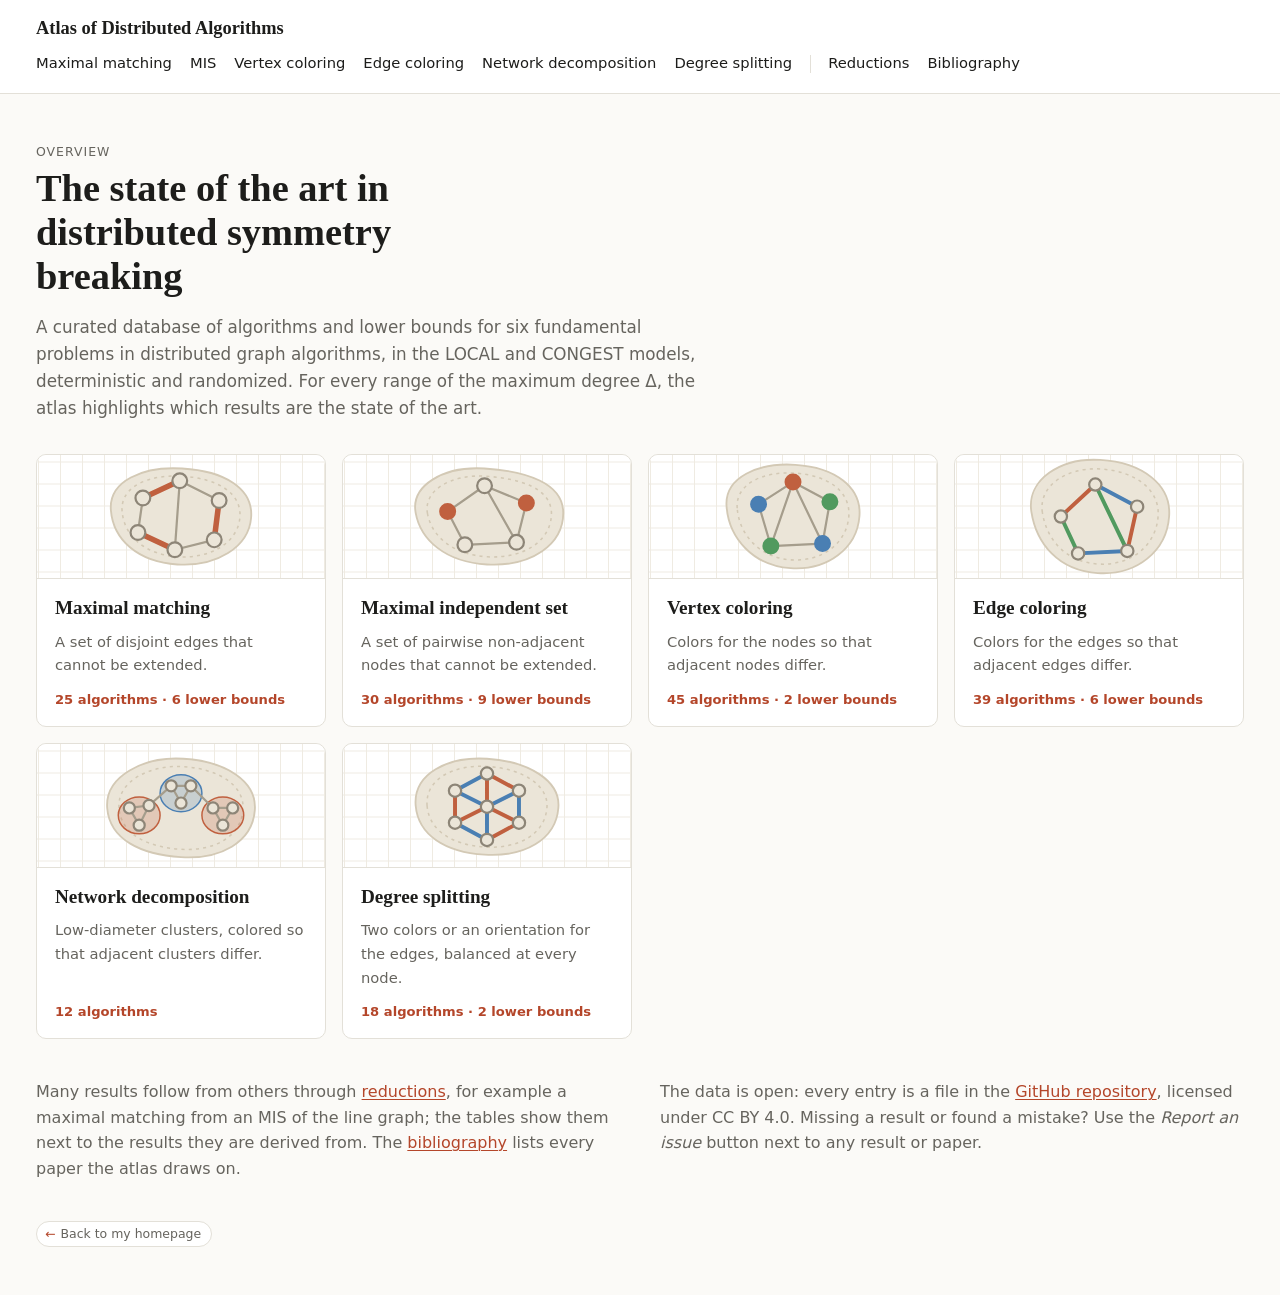
==== site/index.html @ 4f52404a "BCDO25 lower bound" ====
<!doctype html>
<html lang="en">
<head>
  <meta charset="utf-8">
  <meta name="viewport" content="width=device-width, initial-scale=1">
  <title>Atlas of Distributed Algorithms</title>
  <link rel="stylesheet" href="style.css?v=ee85c21911">
  <link rel="icon" href="favicon.svg?v=e57b830f71" type="image/svg+xml">
</head>
<body>
  <header class="site-header">
    <div class="wrap header-inner">
      <a class="brand" href="index.html">Atlas of Distributed Algorithms</a>
      <nav class="problem-nav" aria-label="Problems">
        <a href="maximal-matching.html">Maximal matching</a>
        <a href="mis.html">MIS</a>
        <a href="vertex-coloring.html">Vertex coloring</a>
        <a href="edge-coloring.html">Edge coloring</a>
        <a href="network-decomposition.html">Network decomposition</a>
        <a href="degree-splitting.html">Degree splitting</a>
        <a class="nav-secondary" href="reductions.html">Reductions</a>
        <a href="bibliography.html">Bibliography</a>
      </nav>
    </div>
  </header>

  <main class="wrap landing">
    <p class="eyebrow">Overview</p>
    <h1>The state of the art in distributed symmetry breaking</h1>
    <p class="lede">
      A curated database of algorithms and lower bounds for six fundamental problems in distributed graph
      algorithms, in the LOCAL and CONGEST models, deterministic and randomized. For every range of the
      maximum degree Δ, the atlas highlights which results are the state of the art.
    </p>

    <div class="problem-cards">
      <a class="problem-card" href="maximal-matching.html">
        <!-- Maximal matching: the thick edges; every node is matched, so no edge can be added. -->
        <svg class="card-map" viewBox="145 105 140 100" aria-hidden="true" focusable="false">
          <path id="isl-mm" class="map-land" d="M158 150 C156 126 184 114 216 116 C250 118 274 132 272 156 C270 180 244 196 212 194 C180 192 160 174 158 150 Z"/>
          <use class="map-shore" href="#isl-mm" transform="translate(215 155) scale(.84) translate(-215 -155)"/>
          <g class="map-graph">
            <path class="edge" d="M214 126 L246 142 M242 174 L210 182 M180 168 L184 140 M214 126 L210 182"/>
            <path class="edge matched" d="M184 140 L214 126 M246 142 L242 174 M210 182 L180 168"/>
            <circle class="node" cx="184" cy="140" r="6"/><circle class="node" cx="214" cy="126" r="6"/>
            <circle class="node" cx="246" cy="142" r="6"/><circle class="node" cx="242" cy="174" r="6"/>
            <circle class="node" cx="210" cy="182" r="6"/><circle class="node" cx="180" cy="168" r="6"/>
          </g>
        </svg>
        <span class="card-title">Maximal matching</span>
        <span class="card-desc">A set of disjoint edges that cannot be extended.</span>
        <span class="card-count" data-count="maximal-matching"></span>
      </a>
      <a class="problem-card" href="mis.html">
        <!-- MIS: the filled nodes are independent, and every other node has a filled neighbor. -->
        <svg class="card-map" viewBox="10 99 140 100" aria-hidden="true" focusable="false">
          <path id="isl-mis" class="map-land" d="M22 146 C18 124 44 108 78 110 C112 112 142 122 142 146 C142 172 116 190 80 188 C46 186 26 168 22 146 Z"/>
          <use class="map-shore" href="#isl-mis" transform="translate(82 149) scale(.84) translate(-82 -149)"/>
          <g class="map-graph">
            <path class="edge" d="M48 145 L78 124 L112 138 L104 170 L62 172 Z M78 124 L104 170"/>
            <circle class="node in-set" cx="48" cy="145" r="6"/><circle class="node" cx="78" cy="124" r="6"/>
            <circle class="node in-set" cx="112" cy="138" r="6"/><circle class="node" cx="104" cy="170" r="6"/>
            <circle class="node" cx="62" cy="172" r="6"/>
          </g>
        </svg>
        <span class="card-title">Maximal independent set</span>
        <span class="card-desc">A set of pairwise non-adjacent nodes that cannot be extended.</span>
        <span class="card-count" data-count="mis"></span>
      </a>
      <a class="problem-card" href="vertex-coloring.html">
        <!-- Vertex coloring: adjacent nodes get different colors. -->
        <svg class="card-map" viewBox="284 90 140 100" aria-hidden="true" focusable="false">
          <path id="isl-vc" class="map-land" d="M300 132 C298 108 326 96 356 98 C388 100 410 116 408 140 C406 166 382 184 352 182 C322 180 302 158 300 132 Z"/>
          <use class="map-shore" href="#isl-vc" transform="translate(354 140) scale(.84) translate(-354 -140)"/>
          <g class="map-graph">
            <path class="edge" d="M326 130 L354 112 L384 128 L378 162 L336 164 Z M354 112 L336 164 M354 112 L378 162"/>
            <circle class="node c1" cx="354" cy="112" r="6"/><circle class="node c2" cx="326" cy="130" r="6"/>
            <circle class="node c3" cx="384" cy="128" r="6"/><circle class="node c2" cx="378" cy="162" r="6"/>
            <circle class="node c3" cx="336" cy="164" r="6"/>
          </g>
        </svg>
        <span class="card-title">Vertex coloring</span>
        <span class="card-desc">Colors for the nodes so that adjacent nodes differ.</span>
        <span class="card-count" data-count="vertex-coloring"></span>
      </a>
      <a class="problem-card" href="edge-coloring.html">
        <!-- Edge coloring: edges at a common node get different colors. -->
        <svg class="card-map" viewBox="413 54 140 100" aria-hidden="true" focusable="false">
          <path id="isl-ec" class="map-land" d="M428 100 C424 74 452 56 484 58 C518 60 542 78 540 104 C538 132 514 152 482 150 C450 148 432 126 428 100 Z"/>
          <use class="map-shore" href="#isl-ec" transform="translate(484 104) scale(.84) translate(-484 -104)"/>
          <g class="map-graph">
            <path class="edge e1" d="M452 104 L480 78 M514 96 L506 132"/>
            <path class="edge e2" d="M480 78 L514 96 M506 132 L466 134"/>
            <path class="edge e3" d="M466 134 L452 104 M480 78 L506 132"/>
            <circle class="node" cx="452" cy="104" r="5"/><circle class="node" cx="480" cy="78" r="5"/>
            <circle class="node" cx="514" cy="96" r="5"/><circle class="node" cx="506" cy="132" r="5"/>
            <circle class="node" cx="466" cy="134" r="5"/>
          </g>
        </svg>
        <span class="card-title">Edge coloring</span>
        <span class="card-desc">Colors for the edges so that adjacent edges differ.</span>
        <span class="card-count" data-count="edge-coloring"></span>
      </a>
      <a class="problem-card" href="network-decomposition.html">
        <!-- Network decomposition: three small clusters; adjacent clusters get different colors. -->
        <svg class="card-map" viewBox="0 0 140 100" aria-hidden="true" focusable="false">
          <path id="isl-nd" class="map-land" d="M10 52 C8 26 40 10 72 12 C106 14 132 30 130 54 C128 80 102 94 70 92 C38 90 12 78 10 52 Z"/>
          <use class="map-shore" href="#isl-nd" transform="translate(70 52) scale(.84) translate(-70 -52)"/>
          <g class="map-graph">
            <ellipse class="cluster c1" cx="36" cy="58" rx="17" ry="15"/>
            <ellipse class="cluster c2" cx="70" cy="40" rx="17" ry="15"/>
            <ellipse class="cluster c1" cx="104" cy="58" rx="17" ry="15"/>
            <path class="edge" d="M28 52 L44 50 L36 66 Z M62 34 L78 34 L70 48 Z M96 52 L112 52 L104 66 Z M44 50 L62 34 M78 34 L96 52"/>
            <circle class="node" cx="28" cy="52" r="4.5"/><circle class="node" cx="44" cy="50" r="4.5"/><circle class="node" cx="36" cy="66" r="4.5"/>
            <circle class="node" cx="62" cy="34" r="4.5"/><circle class="node" cx="78" cy="34" r="4.5"/><circle class="node" cx="70" cy="48" r="4.5"/>
            <circle class="node" cx="96" cy="52" r="4.5"/><circle class="node" cx="112" cy="52" r="4.5"/><circle class="node" cx="104" cy="66" r="4.5"/>
          </g>
        </svg>
        <span class="card-title">Network decomposition</span>
        <span class="card-desc">Low-diameter clusters, colored so that adjacent clusters differ.</span>
        <span class="card-count" data-count="network-decomposition"></span>
      </a>
      <a class="problem-card" href="degree-splitting.html">
        <!-- Degree splitting: red and blue edges, balanced at every node. -->
        <svg class="card-map" viewBox="560 100 140 100" aria-hidden="true" focusable="false">
          <path id="isl-ds" class="map-land" d="M572 150 C570 124 598 110 630 112 C664 114 690 130 688 152 C686 178 660 192 628 190 C596 188 574 174 572 150 Z"/>
          <use class="map-shore" href="#isl-ds" transform="translate(630 151) scale(.84) translate(-630 -151)"/>
          <g class="map-graph">
            <path class="edge e1" d="M630 124 L656 138 M656 164 L630 178 M604 164 L604 138 M630 151 L630 124 M630 151 L656 164 M630 151 L604 164"/>
            <path class="edge e2" d="M656 138 L656 164 M630 178 L604 164 M604 138 L630 124 M630 151 L656 138 M630 151 L630 178 M630 151 L604 138"/>
            <circle class="node" cx="630" cy="151" r="5"/>
            <circle class="node" cx="630" cy="124" r="5"/><circle class="node" cx="656" cy="138" r="5"/>
            <circle class="node" cx="656" cy="164" r="5"/><circle class="node" cx="630" cy="178" r="5"/>
            <circle class="node" cx="604" cy="164" r="5"/><circle class="node" cx="604" cy="138" r="5"/>
          </g>
        </svg>
        <span class="card-title">Degree splitting</span>
        <span class="card-desc">Two colors or an orientation for the edges, balanced at every node.</span>
        <span class="card-count" data-count="degree-splitting"></span>
      </a>
    </div>

    <div class="landing-more">
      <p>
        Many results follow from others through <a href="reductions.html">reductions</a>, for example a maximal
        matching from an MIS of the line graph; the tables show them next to the results they are derived from.
        The <a href="bibliography.html">bibliography</a> lists every paper the atlas draws on.
      </p>
      <p>
        The data is open: every entry is a file in the
        <a href="https://github.com/florian-schager/atlas">GitHub repository</a>, licensed under CC BY 4.0.
        Missing a result or found a mistake? Use the <em>Report an issue</em> button next to any result or paper.
      </p>
    </div>

    <a class="home-link" href="https://florian-schager.github.io/">
      <span class="home-arrow" aria-hidden="true">←</span> Back to my homepage
    </a>
  </main>

  <script src="data.js?v=25a1451b6e"></script>
  <script src="app.js?v=aae136db03"></script>
</body>
</html>
---- site/style.css ----
:root {
  --bg: #fbfaf7;
  --surface: #ffffff;
  --text: #1d1d1b;
  --muted: #66645e;
  --border: #e3e0d8;
  --accent: #b4462a;
  --accent-soft: #f6e4dd;
  --edge: #b9b5ab;
  --node: #3a3935;
  --color-1: #b4462a;
  --color-2: #2f6aa3;
  --color-3: #3f8a4f;
  --chip-det: #e6edf5;
  --chip-det-text: #284a6e;
  --chip-rand: #efe7f4;
  --chip-rand-text: #5b3474;
  --row-hover: #f5f3ee;
  --best-bg: #fbf1ec;
  --best-bg-hover: #f7e8e1;
  --warn-bg: #fcefd2;
  --warn-bg-hover: #f8e2b0;
  --warn-text: #7f5200;
  --warn-border: #dcae52;
  --add-bg: #e2f1e1;
  --add-bg-hover: #cfe7cd;
  --add-text: #2b6a38;
  --add-border: #78b282;
  --serif: "Iowan Old Style", "Palatino Linotype", Palatino, Georgia, serif;
  --sans: system-ui, -apple-system, "Segoe UI", Roboto, sans-serif;
  /* Island figures on the landing page, matching the map on florian-schager.github.io. */
  --map-land: #ebe5d8;
  --map-coast: #d3c9b5;
  --map-line: #efebe2;
  --map-edge: #a59d8c;
  --map-node: #8d8577;
  --map-c1: #c0603f;
  --map-c2: #4a7fb3;
  --map-c3: #519a5f;
}

@media (prefers-color-scheme: dark) {
  :root:not([data-theme="light"]) {
    --bg: #161614;
    --surface: #1e1e1b;
    --text: #ecebe6;
    --muted: #a19f97;
    --border: #34332f;
    --accent: #e57a5c;
    --accent-soft: #3a2620;
    --edge: #5b5952;
    --node: #d9d7d0;
    --color-1: #e57a5c;
    --color-2: #6aa6e0;
    --color-3: #74c085;
    --chip-det: #1f2c3a;
    --chip-det-text: #a9c6e6;
    --chip-rand: #2c2234;
    --chip-rand-text: #d2b4e6;
    --row-hover: #24241f;
    --best-bg: #2a201c;
    --best-bg-hover: #322620;
    --warn-bg: #362a12;
    --warn-bg-hover: #45361a;
    --warn-text: #f1c66e;
    --warn-border: #8d6c2b;
    --add-bg: #1b2b1e;
    --add-bg-hover: #243a28;
    --add-text: #8fd09c;
    --add-border: #3f6d49;
    --map-land: #262521;
    --map-coast: #3c3a34;
    --map-line: #252421;
    --map-edge: #5f5b52;
    --map-node: #77736a;
    --map-c1: #c96d50;
    --map-c2: #5b8fc2;
    --map-c3: #62a873;
  }
}

* { box-sizing: border-box; }

html { -webkit-text-size-adjust: 100%; }

body {
  margin: 0;
  background: var(--bg);
  color: var(--text);
  font: 16px/1.6 var(--sans);
}

a { color: var(--accent); text-decoration-thickness: 1px; text-underline-offset: 2px; }

.wrap { max-width: 1240px; margin: 0 auto; padding: 0 16px; }

/* Header */
.site-header { border-bottom: 1px solid var(--border); background: var(--surface); }
.header-inner { display: flex; flex-wrap: wrap; align-items: center; justify-content: space-between; gap: 8px 24px; padding-top: 14px; padding-bottom: 14px; }
.brand { font-family: var(--serif); font-size: 1.15rem; font-weight: 600; color: var(--text); text-decoration: none; }
.problem-nav { display: flex; flex-wrap: wrap; gap: 4px 18px; font-size: 0.92rem; }
.problem-nav a { color: var(--text); text-decoration: none; padding-bottom: 2px; border-bottom: 2px solid transparent; }
.problem-nav a.active { border-bottom-color: var(--accent); font-weight: 600; }
.problem-nav .soon { color: var(--muted); opacity: 0.7; cursor: default; }

/* Problem section */
.problem {
  display: grid;
  grid-template-columns: minmax(0, 1.1fr) minmax(0, 1fr);
  gap: 40px;
  align-items: center;
  padding: 48px 0 40px;
}
.eyebrow { margin: 0 0 4px; font-size: 0.78rem; letter-spacing: 0.08em; text-transform: uppercase; color: var(--muted); }
h1 { font-family: var(--serif); font-weight: 600; font-size: 2.4rem; line-height: 1.15; margin: 0 0 16px; }
.problem-text p { max-width: 62ch; margin: 0 0 14px; }
.problem-text .params { color: var(--muted); font-size: 0.95rem; }

.illustration { margin: 0; background: var(--surface); border: 1px solid var(--border); border-radius: 10px; padding: 16px 16px 12px; }
.illustration svg { display: block; width: 100%; height: auto; }
.illustration .edges line { stroke: var(--edge); stroke-width: 2; }
.illustration .matched-edges line { stroke: var(--accent); stroke-width: 5; stroke-linecap: round; }
.illustration .nodes circle { fill: var(--node); stroke: var(--surface); stroke-width: 2.5; }
.illustration .nodes circle.free { fill: var(--surface); stroke: var(--node); stroke-width: 2.5; }
.illustration .nodes circle.in-set { fill: var(--accent); stroke: var(--surface); stroke-width: 2.5; }
figcaption { display: flex; flex-wrap: wrap; gap: 6px 16px; margin-top: 10px; font-size: 0.86rem; color: var(--muted); }
.key { display: inline-flex; align-items: center; gap: 6px; color: var(--text); }
.swatch { display: inline-block; }
.swatch-edge { width: 18px; height: 5px; border-radius: 3px; background: var(--accent); }
.swatch-free { width: 12px; height: 12px; border-radius: 50%; border: 2.5px solid var(--node); background: var(--surface); }
.swatch-set { width: 14px; height: 14px; border-radius: 50%; background: var(--accent); }
.caption-text { flex-basis: 100%; }

/* Bibliography */
/* Separator before the secondary links, drawn outside the link so the active underline stays under the text. */
.problem-nav .nav-secondary { position: relative; margin-left: 18px; }
.problem-nav .nav-secondary::before {
  content: ""; position: absolute; left: -18px; top: 15%; bottom: 15%; border-left: 1px solid var(--border);
}
.bibliography { padding-top: 48px; padding-bottom: 64px; }
.bib-head { display: flex; align-items: flex-end; justify-content: space-between; gap: 16px; flex-wrap: wrap; margin-bottom: 8px; }
.bib-head .lede { margin-bottom: 0; }
.toggle-all {
  font: inherit; font-size: 0.9rem; color: var(--text); background: var(--surface);
  border: 1px solid var(--border); border-radius: 8px; padding: 6px 12px; cursor: pointer;
}
.toggle-all:hover { border-color: var(--accent); }
.toggle-all:focus-visible { outline: 2px solid var(--accent); outline-offset: 2px; }
.bib-list { list-style: none; margin: 24px 0 0; padding: 0; }
.bib-entry {
  display: grid; grid-template-columns: 9.5rem minmax(0, 1fr); gap: 4px 20px;
  padding: 18px 0; border-top: 1px solid var(--border); scroll-margin-top: 16px;
}
.bib-entry:last-child { border-bottom: 1px solid var(--border); }
.bib-entry.is-target .bib-label { color: var(--accent); }
.bib-label { font-weight: 600; font-size: 0.92rem; padding-top: 2px; }
.bib-body p { margin: 0; }
.bib-authors { font-size: 0.92rem; color: var(--muted); }
.bib-title { font-family: var(--serif); font-size: 1.1rem; font-weight: 600; line-height: 1.35; margin: 2px 0 4px !important; }
.bib-title a { color: var(--text); text-decoration: none; }
.bib-title a:hover { color: var(--accent); text-decoration: underline; }
.bib-venues { font-size: 0.86rem; color: var(--muted); }
.bib-alt-title { font-style: italic; }
.bib-public { font-weight: 600; white-space: nowrap; }

.bib-results { margin-top: 10px; }
.bib-results summary {
  display: inline-flex; align-items: center; gap: 10px; cursor: pointer; list-style: none;
  font-size: 0.86rem; font-weight: 600; color: var(--accent);
  padding: 4px 10px; border: 1px solid var(--border); border-radius: 999px; background: var(--surface);
}
.bib-results summary::-webkit-details-marker { display: none; }
.bib-results summary:hover { border-color: var(--accent); }
.bib-results summary:focus-visible { outline: 2px solid var(--accent); outline-offset: 2px; }
.bib-results summary .chevron { width: 6px; height: 6px; margin-left: 0; border-color: var(--accent); }
.bib-results[open] summary .chevron { transform: rotate(-135deg); }
.bib-results ul { list-style: none; margin: 10px 0 0; padding: 0; border: 1px solid var(--border); border-radius: 10px; background: var(--surface); }
.bib-result {
  display: grid; grid-template-columns: 7.5rem 9rem minmax(0, 1.4fr) auto minmax(0, 1fr); align-items: center; gap: 4px 16px;
  padding: 10px 14px; border-top: 1px solid var(--border); font-size: 0.9rem;
}
.bib-result:first-child { border-top: 0; }
.bib-result-kind { color: var(--muted); font-size: 0.84rem; white-space: nowrap; }
.bib-result-problem { font-weight: 600; }
.bib-result-runtime { position: relative; overflow-x: auto; overflow-y: hidden; padding: 2px 0; }
.bib-result-model { white-space: nowrap; }
.bib-result-meta { color: var(--muted); font-size: 0.84rem; }

@media (max-width: 720px) {
  .bib-entry { grid-template-columns: minmax(0, 1fr); }
  .bib-result { grid-template-columns: minmax(0, 1fr) auto; }
  .bib-result-kind, .bib-result-runtime, .bib-result-meta { grid-column: 1 / -1; }
  .bib-result-model { grid-row: 2; grid-column: 2; }
  .problem-nav .nav-secondary { margin-left: 0; }
  .problem-nav .nav-secondary::before { display: none; }
}

/* Landing page */
.landing { padding-top: 48px; padding-bottom: 48px; }
/* Small pill at the very end of the landing page. */
.home-link {
  margin-top: 40px;
  display: inline-flex; align-items: center; gap: 5px; padding: 2px 10px 2px 8px;
  background: var(--surface); border: 1px solid var(--border); border-radius: 999px;
  color: var(--muted); font-size: 0.78rem; text-decoration: none; transition: border-color 0.15s ease, color 0.15s ease;
}
.home-arrow { color: var(--accent); transition: transform 0.2s ease; }
.home-link:hover { border-color: var(--accent); color: var(--accent); }
.home-link:hover .home-arrow { transform: translateX(-3px); }
.home-link:focus-visible { outline: 2px solid var(--accent); outline-offset: 2px; }
@media (prefers-reduced-motion: reduce) { .home-arrow { transition: none; } }
.landing h1 { max-width: 22ch; }
.lede { max-width: 62ch; color: var(--muted); font-size: 1.05rem; margin: 0 0 32px; }
.problem-cards { display: grid; grid-template-columns: repeat(auto-fill, minmax(240px, 1fr)); gap: 16px; }
.problem-card {
  display: flex; flex-direction: column; gap: 6px; padding: 18px 18px 16px;
  background: var(--surface); border: 1px solid var(--border); border-radius: 10px;
  color: var(--text); text-decoration: none; transition: border-color 0.15s ease;
}
a.problem-card:hover { border-color: var(--accent); }
a.problem-card:focus-visible { outline: 2px solid var(--accent); outline-offset: 2px; }
.problem-card.soon { opacity: 0.6; }
.card-title { font-family: var(--serif); font-size: 1.2rem; font-weight: 600; }
.card-desc { color: var(--muted); font-size: 0.92rem; flex: 1; }
.card-count { font-size: 0.82rem; font-weight: 600; color: var(--accent); margin-top: 6px; }
.problem-card.soon .card-count { color: var(--muted); }

/* Island figure at the top of each problem card, on a faint map grid. */
.card-map {
  display: block; width: calc(100% + 36px); height: 124px; margin: -18px -18px 8px;
  border-bottom: 1px solid var(--border); border-radius: 10px 10px 0 0;
  background-color: var(--surface);
  background-image: linear-gradient(to right, var(--map-line) 1px, transparent 1px),
                    linear-gradient(to bottom, var(--map-line) 1px, transparent 1px);
  background-size: 22px 22px; background-position: center;
}
.card-map .map-land { fill: var(--map-land); stroke: var(--map-coast); stroke-width: 1.5; transition: stroke 0.15s ease; }
.card-map .map-shore { fill: none; stroke: var(--map-coast); stroke-width: 1; stroke-dasharray: 3 4; }
a.problem-card:hover .card-map .map-land { stroke: var(--accent); }
.map-graph .edge { fill: none; stroke: var(--map-edge); stroke-width: 1.8; stroke-linecap: round; stroke-linejoin: round; }
.map-graph .edge.matched { stroke: var(--map-c1); stroke-width: 4.5; }
.map-graph .edge.e1 { stroke: var(--map-c1); stroke-width: 3.2; }
.map-graph .edge.e2 { stroke: var(--map-c2); stroke-width: 3.2; }
.map-graph .edge.e3 { stroke: var(--map-c3); stroke-width: 3.2; }
.map-graph .node { fill: var(--map-land); stroke: var(--map-node); stroke-width: 1.8; }
.map-graph .node.in-set, .map-graph .node.c1 { fill: var(--map-c1); stroke: var(--map-c1); }
.map-graph .node.c2 { fill: var(--map-c2); stroke: var(--map-c2); }
.map-graph .node.c3 { fill: var(--map-c3); stroke: var(--map-c3); }
.map-graph .cluster { stroke-width: 1.2; }
.map-graph .cluster.c1 { fill: color-mix(in srgb, var(--map-c1) 22%, transparent); stroke: var(--map-c1); }
.map-graph .cluster.c2 { fill: color-mix(in srgb, var(--map-c2) 22%, transparent); stroke: var(--map-c2); }

.landing-more { display: grid; grid-template-columns: repeat(auto-fit, minmax(280px, 1fr)); gap: 8px 40px; margin-top: 40px; color: var(--muted); }
.landing-more p { margin: 0; max-width: 62ch; }

/* Results */
.results { padding: 8px 0 48px; }
.results-head { display: flex; align-items: baseline; justify-content: space-between; gap: 16px; border-top: 1px solid var(--border); padding-top: 28px; }
h2 { font-family: var(--serif); font-weight: 600; font-size: 1.6rem; margin: 0; }
.count { margin: 0; color: var(--muted); font-size: 0.9rem; }
/* Algorithms / Lower bounds: the two tables of a problem page, in place of a heading */
.bound-tabs { display: flex; gap: 28px; }
.bound-tabs button {
  font: 600 1.6rem var(--serif); color: var(--muted); background: none; border: 0; padding: 0 0 6px;
  border-bottom: 2px solid transparent; cursor: pointer;
}
.bound-tabs button:hover { color: var(--text); }
.bound-tabs button[aria-selected="true"] { color: var(--text); border-bottom-color: var(--accent); }
.bound-tabs button:focus-visible { outline: 2px solid var(--accent); outline-offset: 2px; }
.bound-tabs .pill-count { font-family: var(--sans); font-size: 0.85rem; margin-left: 4px; }

.filters { display: flex; flex-wrap: wrap; gap: 12px 32px; margin: 16px 0 12px; }
.filter-group { display: flex; align-items: center; gap: 10px; flex-wrap: wrap; }
.filter-group[hidden] { display: none; }
.filter-label { font-size: 0.82rem; color: var(--muted); text-transform: uppercase; letter-spacing: 0.06em; }
.segmented { display: inline-flex; border: 1px solid var(--border); border-radius: 8px; overflow: hidden; background: var(--surface); }
.segmented button {
  font: inherit; font-size: 0.9rem; color: var(--text); background: transparent;
  border: 0; border-left: 1px solid var(--border); padding: 6px 12px; cursor: pointer;
}
.segmented button:first-child { border-left: 0; }
.segmented button[aria-pressed="true"] { background: var(--accent-soft); color: var(--accent); font-weight: 600; }
.segmented button:focus-visible, .sort:focus-visible, .checks input:focus-visible { outline: 2px solid var(--accent); outline-offset: 2px; }
/* Graph-class toggles: several can be on at once */
.filter-classes { flex-basis: 100%; }
.pills { display: flex; flex-wrap: wrap; gap: 6px; }
.pills button {
  font: inherit; font-size: 0.88rem; color: var(--text); background: var(--surface);
  border: 1px solid var(--border); border-radius: 999px; padding: 4px 12px; cursor: pointer;
  display: inline-flex; align-items: center; gap: 6px;
}
.pills button:hover { border-color: var(--accent); }
.pills button[aria-pressed="true"] { background: var(--accent-soft); border-color: var(--accent); color: var(--accent); font-weight: 600; }
.pills button[aria-pressed="true"]::before { content: "✓"; font-size: 0.8em; }
.pills button:focus-visible { outline: 2px solid var(--accent); outline-offset: 2px; }
.pill-count { font-size: 0.78rem; color: var(--muted); font-weight: 400; font-variant-numeric: tabular-nums; }
.checks { display: inline-flex; gap: 14px; font-size: 0.92rem; }
.checks label { display: inline-flex; align-items: center; gap: 6px; cursor: pointer; }
.checks input { accent-color: var(--accent); }

/* Filter bar: one toggle per filter; its options open in a popover below it */
.filter-bar { display: flex; flex-wrap: wrap; align-items: center; gap: 8px; margin: 16px 0 12px; }
.filter-bar[hidden] { display: none; }
.filter-item { position: relative; }
.filter-item[hidden] { display: none; }
.filter-toggle {
  display: inline-flex; align-items: center; gap: 8px;
  font: inherit; font-size: 0.9rem; color: var(--text); background: var(--surface);
  border: 1px solid var(--border); border-radius: 8px; padding: 6px 12px; cursor: pointer;
}
.filter-toggle:hover { border-color: var(--accent); }
.filter-toggle[aria-expanded="true"] { border-color: var(--accent); background: var(--accent-soft); }
.filter-toggle:focus-visible { outline: 2px solid var(--accent); outline-offset: 2px; }
.filter-toggle .filter-label { font-size: 0.75rem; }
.filter-toggle .chevron { width: 6px; height: 6px; margin-left: 2px; }
.filter-toggle[aria-expanded="true"] .chevron { transform: rotate(-135deg); }
.filter-value { font-weight: 600; white-space: nowrap; font-variant-numeric: tabular-nums; }
.filter-popover {
  position: absolute; top: calc(100% + 6px); left: 0; z-index: 20;
  background: var(--surface); border: 1px solid var(--border); border-radius: 10px;
  box-shadow: 0 8px 24px rgba(0, 0, 0, 0.18); padding: 12px;
}
.filter-popover[hidden] { display: none; }
.filter-item.is-wide .filter-popover { width: min(600px, calc(100vw - 32px)); }
.filter-popover .timeline { margin: 4px 8px 0; }
.filter-bar .only-best { margin-left: 8px; }

/* Delta regime slider */
.chevron {
  width: 8px; height: 8px; margin-left: auto;
  border-right: 2px solid var(--muted); border-bottom: 2px solid var(--muted);
  transform: rotate(45deg); transition: transform 0.15s ease;
}
#regime-slider { width: 100%; margin: 4px 0 4px; accent-color: var(--accent); }
/* Tick labels sit under their slider stops (the thumb is ~16px wide, hence the 8px inset). */
.regime-ticks { position: relative; height: 30px; margin: 0 8px; }
.regime-ticks button {
  position: absolute; top: 0; left: var(--pos); transform: translateX(-50%);
  font: inherit; font-size: 0.85rem; color: var(--muted); background: none; border: 0;
  padding: 4px 2px; border-radius: 6px; cursor: pointer; white-space: nowrap;
}
.regime-ticks button:first-child { transform: translateX(-8px); }
.regime-ticks button:last-child { transform: translateX(calc(-100% + 8px)); }
.regime-ticks button[aria-pressed="true"] { color: var(--accent); font-weight: 600; }
.regime-ticks button:focus-visible { outline: 2px solid var(--accent); outline-offset: 1px; }
.regime-note { margin: 0 0 14px; font-size: 0.86rem; color: var(--muted); }
.regime-note[hidden] { display: none; }

.table-scroll { position: relative; overflow-x: auto; border: 1px solid var(--border); border-radius: 10px; background: var(--surface); }
.results-table { width: 100%; border-collapse: collapse; font-size: 0.92rem; min-width: 1040px; }
.results-table th {
  text-align: left; font-weight: 600; font-size: 0.78rem; text-transform: uppercase; letter-spacing: 0.06em;
  color: var(--muted); padding: 10px 14px; border-bottom: 1px solid var(--border); white-space: nowrap;
}
.results-table td { padding: 12px 14px; border-bottom: 1px solid var(--border); vertical-align: top; }
.results-table tbody tr:last-child td { border-bottom: 0; }
.results-table tbody tr:hover { background: var(--row-hover); }
.sort { font: inherit; color: inherit; text-transform: inherit; letter-spacing: inherit; background: none; border: 0; padding: 0; cursor: pointer; }
.sort.active { color: var(--text); }
.sort:disabled { cursor: default; opacity: 0.7; }

.results-table tr.is-best td { background: var(--best-bg); }
.results-table tr.is-best td:first-child { box-shadow: inset 3px 0 0 var(--accent); }
.results-table tbody tr.is-best:hover td { background: var(--best-bg-hover); }
.best-badge {
  display: block; width: max-content; margin-top: 6px; font-size: 0.7rem; font-weight: 700;
  letter-spacing: 0.04em; text-transform: uppercase; color: var(--accent);
}
.col-best { white-space: nowrap; font-size: 0.9rem; }
.col-best div + div { margin-top: 4px; }
.col-best .none { color: var(--muted); }
.sub.original { font-size: 0.78rem; }

/* Year: as narrow as its content; the "State of the art" label sits in the runtime column. */
.results-table .col-year { font-variant-numeric: tabular-nums; white-space: nowrap; width: 1%; padding-right: 4px; }
.col-runtime { font-size: 1.02rem; min-width: 13rem; max-width: 18rem; }
/* Long runtimes are set smaller, and may break after a top-level + (KaTeX allows breaks there). */
.runtime { display: inline; }
.runtime-long { font-size: 0.88em; }
.runtime-xlong { font-size: 0.78em; }
.col-model { white-space: nowrap; }
.chip { display: inline-block; font-size: 0.78rem; font-weight: 600; padding: 2px 8px; border-radius: 999px; margin-right: 4px; }
.chip.deterministic { background: var(--chip-det); color: var(--chip-det-text); }
.chip.randomized { background: var(--chip-rand); color: var(--chip-rand-text); }
.chip.model { background: transparent; border: 1px solid var(--border); color: var(--text); font-weight: 500; }
/* "via MIS": the reduction a result is obtained by (see .reduction-chips). */
.chip.via {
  font-weight: 500; color: var(--muted); text-decoration: none; background: transparent; border: 1px dashed var(--edge);
}
a.chip.via:hover { color: var(--accent); border-color: var(--accent); }
a.chip.via:focus-visible { outline: 2px solid var(--accent); outline-offset: 2px; }
.sub { display: block; color: var(--muted); font-size: 0.82rem; margin-top: 2px; }
.col-source a, .col-source .label { font-weight: 600; }
.col-comments { color: var(--muted); min-width: 24ch; max-width: 34ch; }
.empty { color: var(--muted); margin-top: 16px; }

/* Reductions */
.notation { display: grid; grid-template-columns: max-content 1fr; gap: 6px 16px; margin: 0; max-width: 62ch; font-size: 0.95rem; }
.notation dt { white-space: nowrap; }
.notation dd { margin: 0; color: var(--muted); }
.reduction-map .map-node rect { fill: var(--surface); stroke: var(--node); stroke-width: 1.5; }
.reduction-map .map-node text { fill: var(--text); font: 600 16px var(--sans); }
.reduction-map a .map-node:hover rect { stroke: var(--accent); }
.reduction-map .map-arrow .shaft { stroke: var(--edge); stroke-width: 2.5; }
.reduction-map .map-arrow .hit { stroke: transparent; stroke-width: 14; }
.reduction-map .map-arrow:hover .shaft, .reduction-map .map-arrow:focus-visible .shaft { stroke: var(--accent); }
.reduction-map .map-arrow:focus-visible { outline: none; }
.reduction-map marker path { fill: var(--edge); }
.reduction-map .map-label { fill: var(--muted); font: italic 17px var(--serif); }
.reductions-table { min-width: 980px; }
.reductions-table tbody tr { scroll-margin-top: 16px; }
.reductions-table tbody tr:target td { background: var(--best-bg); }
.reductions-table tbody tr:target td:first-child { box-shadow: inset 3px 0 0 var(--accent); }
.col-problem { white-space: nowrap; }
.col-instance { white-space: nowrap; }
.col-technique { min-width: 22ch; max-width: 32ch; }
.technique { font-weight: 600; }
.folklore { color: var(--muted); font-style: italic; }

.site-footer { border-top: 1px solid var(--border); color: var(--muted); font-size: 0.86rem; padding: 18px 0 28px; }

@media (max-width: 720px) {
  .regime-ticks { display: flex; flex-wrap: wrap; gap: 2px 12px; height: auto; margin: 0; }
  .regime-ticks button, .regime-ticks button:first-child, .regime-ticks button:last-child { position: static; transform: none; }
}

@media (max-width: 820px) {
  .problem { grid-template-columns: minmax(0, 1fr); gap: 28px; padding-top: 32px; }
  h1 { font-size: 2rem; }
}

/* Reductions: problem filter and the T column */
.col-with { white-space: nowrap; font-size: 1.02rem; }
.reduction-map .map-arrow { transition: opacity 0.15s ease; }
.reduction-map .map-arrow.is-dim { opacity: 0.18; }

/* Narrow columns: long assumptions wrap, models stack, and the T column gets a two-line header. */
.col-class .assumption { max-width: 18ch; }
.reductions-table .col-model .chip,
.decomp-table .col-model .chip { display: table; margin: 0 0 4px; }
.decomp-table .col-comments { min-width: 16ch; max-width: 24ch; }
.results-table th.th-wrap { white-space: normal; width: 1%; line-height: 1.3; padding-left: 6px; padding-right: 6px; text-align: center; }
.reductions-table .col-with { text-align: center; padding-left: 6px; padding-right: 6px; }

/* Vertex coloring illustration */
.illustration .nodes circle.color-1 { fill: var(--color-1); }
.illustration .nodes circle.color-2 { fill: var(--color-2); }
.illustration .nodes circle.color-3 { fill: var(--color-3); }
.swatch-color { width: 14px; height: 14px; border-radius: 50%; }
.swatch-color.color-1 { background: var(--color-1); }
.swatch-color.color-2 { background: var(--color-2); }
.swatch-color.color-3 { background: var(--color-3); }
#colors-filter .katex { font-size: 1em; }
.col-colors { white-space: nowrap; }
/* Filter options without results under the current settings are hidden. */
.pills button[hidden], .segmented button[hidden] { display: none; }


/* "Only show state of the art" checkbox */
.only-best { display: inline-flex; align-items: center; gap: 8px; font-size: 0.92rem; cursor: pointer; }
.only-best input { accent-color: var(--accent); width: 16px; height: 16px; margin: 0; }
.only-best input:focus-visible { outline: 2px solid var(--accent); outline-offset: 2px; }

/* Edge coloring illustration */
.illustration .colored-edges line { stroke-width: 5; stroke-linecap: round; }
.illustration .colored-edges line.color-1 { stroke: var(--color-1); }
.illustration .colored-edges line.color-2 { stroke: var(--color-2); }
.illustration .colored-edges line.color-3 { stroke: var(--color-3); }
.swatch-edge-color { width: 18px; height: 5px; border-radius: 3px; }
.swatch-edge-color.color-1 { background: var(--color-1); }
.swatch-edge-color.color-2 { background: var(--color-2); }
.swatch-edge-color.color-3 { background: var(--color-3); }

/* Colors filter: the selected option shows its mode, "≤" (at most) or "=" (exactly); clicking it again switches. */
#colors-filter button[data-mode="atmost"]::before { content: "≤"; font-size: 0.95em; }
#colors-filter button[data-mode="exact"]::before { content: "="; font-size: 0.95em; }

/* Bibliography: editing a paper */
.bib-side { display: flex; flex-direction: column; align-items: flex-start; gap: 6px; }
.bib-edit-btn {
  font: inherit; font-size: 0.78rem; color: var(--muted); background: transparent; cursor: pointer;
  border: 1px solid var(--border); border-radius: 6px; padding: 2px 8px;
}
.bib-edit-btn:hover, .bib-edit-btn[aria-expanded="true"] { color: var(--accent); border-color: var(--accent); }
.bib-edit-btn:focus-visible { outline: 2px solid var(--accent); outline-offset: 2px; }
.bib-form {
  margin-top: 12px; padding: 14px 16px; border: 1px solid var(--border); border-radius: 10px;
  background: var(--surface); display: grid; gap: 12px; font-size: 0.9rem;
}
.bib-form input, .bib-form select {
  font: inherit; font-size: 0.88rem; color: var(--text); background: var(--bg);
  border: 1px solid var(--border); border-radius: 6px; padding: 4px 8px; min-width: 0;
}
.bib-form input:focus-visible, .bib-form select:focus-visible, .bib-form button:focus-visible { outline: 2px solid var(--accent); outline-offset: 1px; }
.bib-grid { display: grid; grid-template-columns: 9rem 1fr; gap: 8px; }
.bib-grid .bib-field:nth-child(2), .bib-grid .bib-field:nth-child(3) { grid-column: 1 / -1; }
.bib-field { display: grid; gap: 3px; }
.bib-field > span, .bib-form legend { font-size: 0.75rem; text-transform: uppercase; letter-spacing: 0.06em; color: var(--muted); }
.bib-form fieldset { border: 0; padding: 0; margin: 0; display: grid; gap: 6px; }
.bib-rows { display: grid; gap: 6px; }
.bib-row { display: flex; flex-wrap: wrap; gap: 6px; align-items: center; }
.bib-author-row select { flex: 0 1 18rem; }
.bib-version-row input { flex: 1 1 7rem; }
.bib-version-row .bib-year { flex: 0 0 5.5rem; }
.bib-form button.bib-add, .bib-form button.bib-cancel, .bib-form button.bib-remove {
  font: inherit; font-size: 0.82rem; color: var(--text); background: transparent; cursor: pointer;
  border: 1px solid var(--border); border-radius: 6px; padding: 3px 10px; justify-self: start;
}
.bib-form button.bib-remove { padding: 1px 8px; color: var(--muted); }
.bib-form button.bib-remove:hover { color: var(--accent); border-color: var(--accent); }
.bib-actions { display: flex; flex-wrap: wrap; gap: 8px; align-items: center; }
.bib-form button.bib-save {
  font: inherit; font-size: 0.85rem; font-weight: 600; cursor: pointer; border-radius: 6px; padding: 4px 14px;
  color: var(--accent); background: var(--accent-soft); border: 1px solid var(--accent);
}
.bib-status { margin: 0; color: var(--muted); font-size: 0.85rem; }
.bib-yaml {
  margin: 0; padding: 10px 12px; overflow-x: auto; font-size: 0.82rem; line-height: 1.45;
  background: var(--bg); border: 1px solid var(--border); border-radius: 8px;
}

/* Edit (local, with scripts/serve.py) or Report an issue (public site): only one of the two buttons is shown. */
html:not([data-editable]) .entry-edit, html[data-editable] .entry-report { display: none; }
.bib-edit-btn.entry-report { color: var(--warn-text); background: var(--warn-bg); border-color: var(--warn-border); font-weight: 600; }
.bib-edit-btn.entry-report:hover, .bib-edit-btn.entry-report[aria-expanded="true"] {
  color: var(--warn-text); background: var(--warn-bg-hover); border-color: var(--warn-text);
}
.bib-edit-btn.entry-report:focus-visible { outline-color: var(--warn-text); }
.bib-form.report-form { max-width: 640px; }
.report-form fieldset { gap: 8px; }
.report-form legend { margin-bottom: 4px; }
.report-topic { display: grid; gap: 6px; }
.report-topic label { display: inline-flex; align-items: center; gap: 8px; cursor: pointer; justify-self: start; }
.report-topic input { accent-color: var(--accent); }
.report-topic textarea {
  font: inherit; font-size: 0.88rem; color: var(--text); background: var(--bg); resize: vertical;
  border: 1px solid var(--border); border-radius: 6px; padding: 6px 8px; margin-left: 24px; min-height: 4.5em;
}
.report-topic textarea:focus-visible, .report-topic input:focus-visible { outline: 2px solid var(--accent); outline-offset: 1px; }
.report-note { margin: 0; color: var(--muted); font-size: 0.82rem; }

/* "Report missing algorithm / lower bound": centred below the table, with its form underneath. */
.missing-report { display: flex; flex-direction: column; align-items: center; gap: 12px; margin-top: 18px; }
.missing-btn {
  display: inline-flex; align-items: center; gap: 12px; cursor: pointer;
  font: inherit; font-size: 0.95rem; font-weight: 600; color: var(--add-text);
  background: var(--add-bg); border: 1px dashed var(--add-border); border-radius: 10px; padding: 8px 20px 8px 10px;
}
.missing-btn:hover, .missing-btn[aria-expanded="true"] { background: var(--add-bg-hover); border-color: var(--add-text); }
.missing-btn:focus-visible { outline: 2px solid var(--add-text); outline-offset: 2px; }
/* The plus is drawn with two bars rather than a "+" glyph, whose position in its line box varies by font. */
.missing-plus { position: relative; flex: none; width: 2.1rem; height: 2.1rem; border-radius: 50%; background: var(--add-text); }
.missing-plus::before, .missing-plus::after {
  content: ""; position: absolute; left: 50%; top: 50%; width: 1.1rem; height: 0.17rem;
  border-radius: 1px; background: var(--add-bg); transform: translate(-50%, -50%);
}
.missing-plus::after { transform: translate(-50%, -50%) rotate(90deg); }
.missing-slot { width: 100%; max-width: 640px; }
.missing-slot:empty { display: none; }
.bib-form.missing-form { margin-top: 0; }
.missing-heading { margin: 0; font-weight: 600; }
.missing-pair { display: grid; grid-template-columns: 1fr 1fr; gap: 10px; }
.missing-form textarea {
  font: inherit; font-size: 0.88rem; color: var(--text); background: var(--bg); resize: vertical;
  border: 1px solid var(--border); border-radius: 6px; padding: 6px 8px; min-height: 4.5em;
}
.missing-form select { justify-self: start; }
@media (max-width: 560px) { .missing-pair { grid-template-columns: 1fr; } }

/* Network decomposition: diameter type under the diameter */
.col-diameter { white-space: nowrap; }
.col-diameter .diameter-strong { color: var(--accent); }
.illustration .clusters ellipse { stroke-width: 1.5; }
.illustration .clusters ellipse.color-1 { fill: color-mix(in srgb, var(--color-1) 18%, transparent); stroke: var(--color-1); }
.illustration .clusters ellipse.color-2 { fill: color-mix(in srgb, var(--color-2) 18%, transparent); stroke: var(--color-2); }
.swatch-cluster { width: 16px; height: 12px; border-radius: 50%; border: 1.5px solid; }
.swatch-cluster.color-1 { background: color-mix(in srgb, var(--color-1) 18%, transparent); border-color: var(--color-1); }
.swatch-cluster.color-2 { background: color-mix(in srgb, var(--color-2) 18%, transparent); border-color: var(--color-2); }

/* A source's reference ("Theorem 1.3") linking to the theorem in the paper */
.col-source .sub a.theorem-link { color: var(--accent); font-weight: 400; }
/* "Preprint": the source has not been peer-reviewed yet; same colours as "Report an issue". */
.chip.preprint {
  color: var(--warn-text); background: var(--warn-bg); border: 1px solid var(--warn-border);
  font-size: 0.72rem; padding: 1px 7px; margin: 2px 6px 2px 0; cursor: help;
}

/* Results: edit button at the end of each row, and the edit form in a row below */
.visually-hidden { position: absolute; width: 1px; height: 1px; overflow: hidden; clip: rect(0 0 0 0); white-space: nowrap; }
.results-table .col-edit { width: 1%; white-space: nowrap; padding-left: 6px; }
.results-table tbody tr.edit-row:hover { background: transparent; }
.results-table tbody tr.edit-row > td { padding-top: 0; }
.results-table tbody tr.is-target td { box-shadow: inset 0 0 0 1px var(--accent); }
.result-form { margin-top: 4px; max-width: 980px; }
.result-form .expr-pair input { flex: 1 1 14rem; }
.result-form .result-selects { align-items: flex-end; gap: 10px; }
.result-form .result-selects .bib-field { flex: 0 1 auto; }
.result-form .source-row select { flex: 1 1 16rem; max-width: 26rem; }
.result-form .source-row input { flex: 1 1 10rem; }
.runtime-preview { font-size: 1.05rem; min-height: 1.6em; color: var(--text); }
.assumption-checks { flex-wrap: wrap; gap: 6px 16px; }

/* Results obtained by a reduction: "via MIS → GG, 2024" in the Comments column. */
.reduction-chips { display: flex; flex-wrap: wrap; align-items: center; gap: 4px 2px; }
.reduction-chips + * { margin-top: 6px; }
.reduction-chips .chip { margin-right: 0; }
.reduction-arrow { color: var(--muted); padding: 0 3px; }
.reduction-target { display: inline-flex; align-items: center; white-space: nowrap; }
.chip.result { font-weight: 500; color: var(--text); text-decoration: none; background: transparent; border: 1px solid var(--border); }
a.chip.result:hover { color: var(--accent); border-color: var(--accent); }
a.chip.result:focus-visible { outline: 2px solid var(--accent); outline-offset: 2px; }

/* Year range: a to-scale timeline with a dot per year that has results, and two handles */
/* The label and the range sit on the height of the track (its centre is 12px from the top). */
.years-group { align-items: flex-start; }
.years-group .filter-label { line-height: 24px; }
.timeline-row { display: flex; align-items: flex-start; gap: 14px; flex: 1 1 320px; min-width: 0; max-width: 900px; }
.timeline { position: relative; flex: 1 1 auto; min-width: 0; height: 38px; margin: 0 8px; cursor: pointer; touch-action: none; }
.timeline-track, .timeline-range { position: absolute; top: 10px; height: 4px; border-radius: 2px; }
.timeline-track { left: 0; right: 0; background: var(--border); }
.timeline-range { background: var(--accent); opacity: 0.55; }
.timeline-dot {
  position: absolute; top: 8px; width: 8px; height: 8px; margin-left: -4px; border-radius: 50%;
  background: var(--surface); border: 1.5px solid var(--muted);
}
.timeline-dot.in-range { border-color: var(--accent); background: var(--accent-soft); }
.timeline-axis {
  position: absolute; top: 20px; transform: translateX(-50%); font-size: 0.72rem; color: var(--muted);
  font-variant-numeric: tabular-nums; pointer-events: none;
}
.timeline-thumb {
  position: absolute; top: 4px; width: 16px; height: 16px; margin-left: -8px; border-radius: 50%;
  background: var(--accent); border: 2px solid var(--surface); box-shadow: 0 0 0 1px var(--accent);
  cursor: grab; touch-action: none;
}
.timeline-thumb.dragging { cursor: grabbing; }
.timeline-thumb:focus-visible { outline: 2px solid var(--accent); outline-offset: 2px; }
.timeline-value { flex: none; font-size: 0.9rem; line-height: 24px; white-space: nowrap; font-variant-numeric: tabular-nums; min-width: 6.5rem; }
/* The axis ends in an arrow at the current year */
.timeline-track { right: -6px; }
.timeline-track::after {
  content: ""; position: absolute; right: -9px; top: -4px;
  border-left: 10px solid var(--border); border-top: 6px solid transparent; border-bottom: 6px solid transparent;
}
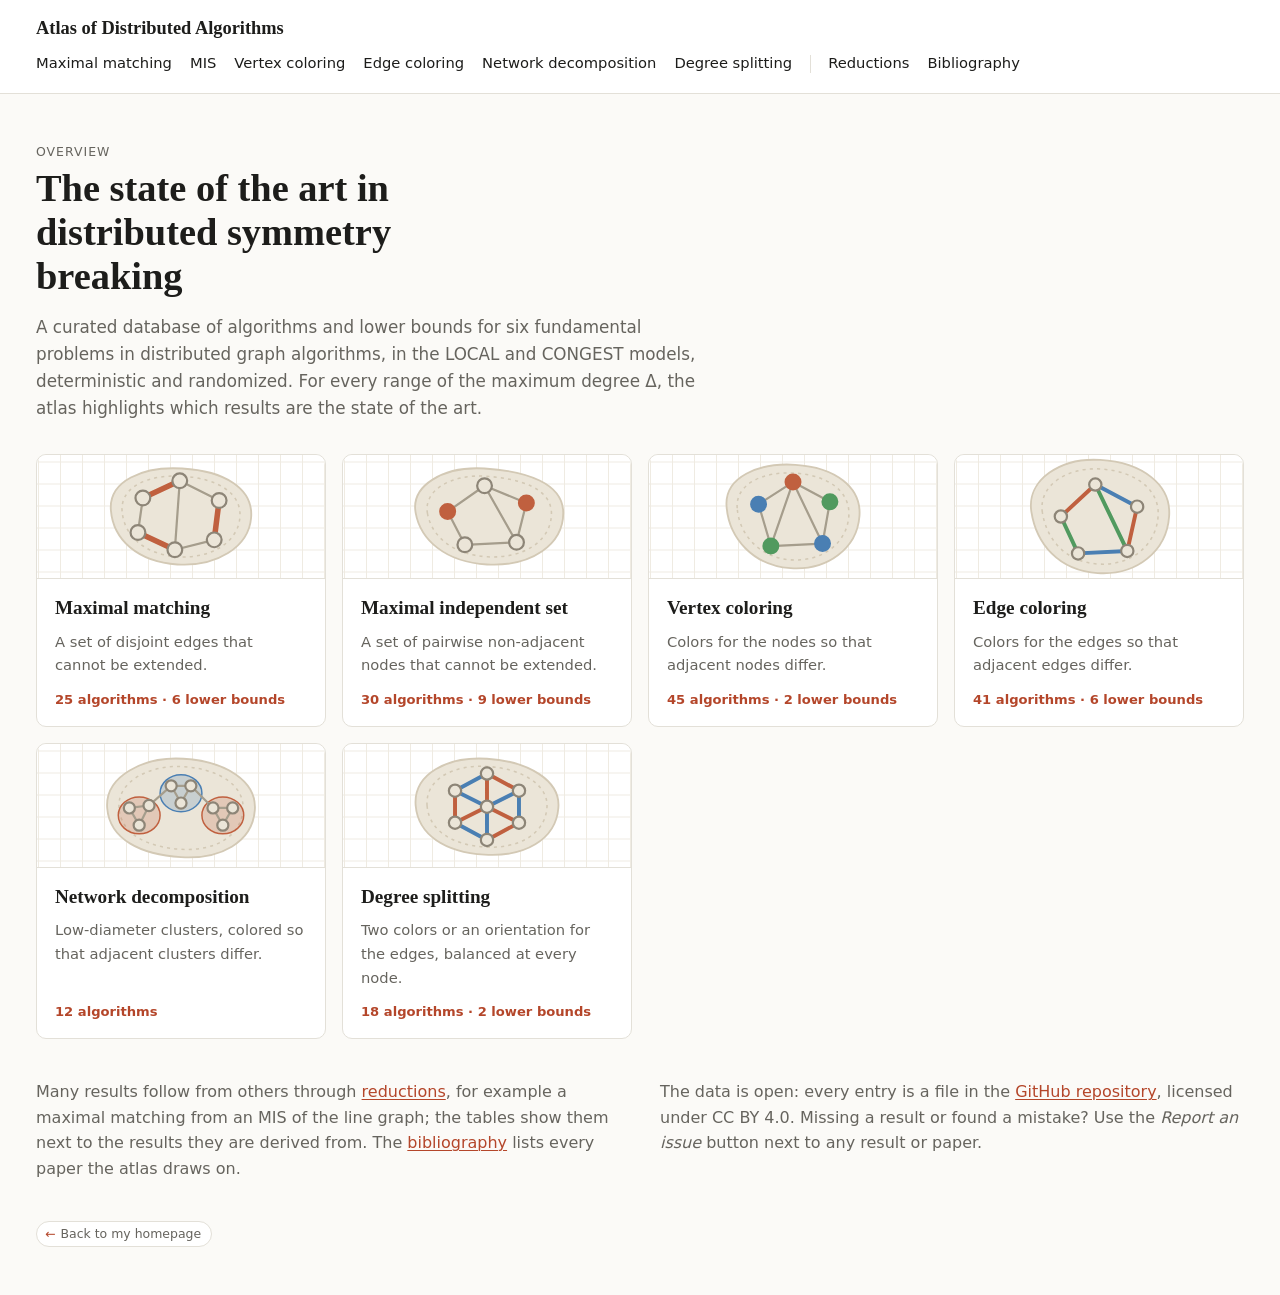
==== commit 5d349c64: "DA-Slop edge coloring" ====
--- a/site/index.html
+++ b/site/index.html
@@ -4,7 +4,7 @@
   <meta charset="utf-8">
   <meta name="viewport" content="width=device-width, initial-scale=1">
   <title>Atlas of Distributed Algorithms</title>
-  <link rel="stylesheet" href="style.css?v=ee85c21911">
+  <link rel="stylesheet" href="style.css?v=f7ba05409c">
   <link rel="icon" href="favicon.svg?v=e57b830f71" type="image/svg+xml">
 </head>
 <body>
@@ -158,7 +158,7 @@
     </a>
   </main>
 
-  <script src="data.js?v=25a1451b6e"></script>
-  <script src="app.js?v=aae136db03"></script>
+  <script src="data.js?v=463b7c7e02"></script>
+  <script src="app.js?v=8050dddcce"></script>
 </body>
 </html>
--- a/site/style.css
+++ b/site/style.css
@@ -22,6 +22,9 @@
   --warn-bg-hover: #f8e2b0;
   --warn-text: #7f5200;
   --warn-border: #dcae52;
+  --danger-bg: #fbe3e0;
+  --danger-text: #9b1c12;
+  --danger-border: #e0928a;
   --add-bg: #e2f1e1;
   --add-bg-hover: #cfe7cd;
   --add-text: #2b6a38;
@@ -64,6 +67,9 @@
     --warn-bg-hover: #45361a;
     --warn-text: #f1c66e;
     --warn-border: #8d6c2b;
+    --danger-bg: #3d1a17;
+    --danger-text: #f4a198;
+    --danger-border: #93453d;
     --add-bg: #1b2b1e;
     --add-bg-hover: #243a28;
     --add-text: #8fd09c;
@@ -383,7 +389,7 @@
 .chip.deterministic { background: var(--chip-det); color: var(--chip-det-text); }
 .chip.randomized { background: var(--chip-rand); color: var(--chip-rand-text); }
 .chip.model { background: transparent; border: 1px solid var(--border); color: var(--text); font-weight: 500; }
-/* "via MIS": the reduction a result is obtained by (see .reduction-chips). */
+/* The reduction a result is obtained by, e.g. "Line graph" (see .reduction-chips). */
 .chip.via {
   font-weight: 500; color: var(--muted); text-decoration: none; background: transparent; border: 1px dashed var(--edge);
 }
@@ -584,6 +590,11 @@
   color: var(--warn-text); background: var(--warn-bg); border: 1px solid var(--warn-border);
   font-size: 0.72rem; padding: 1px 7px; margin: 2px 6px 2px 0; cursor: help;
 }
+/* "AI-generated": the source is an AI-generated document; a stronger warning than "Preprint". */
+.chip.ai-generated {
+  color: var(--danger-text); background: var(--danger-bg); border: 1px solid var(--danger-border);
+  font-size: 0.72rem; font-weight: 600; padding: 1px 7px; margin: 2px 6px 2px 0; cursor: help; white-space: nowrap;
+}
 
 /* Results: edit button at the end of each row, and the edit form in a row below */
 .visually-hidden { position: absolute; width: 1px; height: 1px; overflow: hidden; clip: rect(0 0 0 0); white-space: nowrap; }
@@ -600,11 +611,12 @@
 .runtime-preview { font-size: 1.05rem; min-height: 1.6em; color: var(--text); }
 .assumption-checks { flex-wrap: wrap; gap: 6px 16px; }
 
-/* Results obtained by a reduction: "via MIS → GG, 2024" in the Comments column. */
+/* Results obtained by a reduction: "Reduction: Line graph applied to MIS (GG, 2024)" in the Comments column. */
 .reduction-chips { display: flex; flex-wrap: wrap; align-items: center; gap: 4px 2px; }
 .reduction-chips + * { margin-top: 6px; }
 .reduction-chips .chip { margin-right: 0; }
-.reduction-arrow { color: var(--muted); padding: 0 3px; }
+.reduction-word { color: var(--muted); padding: 0 4px 0 0; }
+.reduction-target + .reduction-target .reduction-word { padding-left: 4px; }
 .reduction-target { display: inline-flex; align-items: center; white-space: nowrap; }
 .chip.result { font-weight: 500; color: var(--text); text-decoration: none; background: transparent; border: 1px solid var(--border); }
 a.chip.result:hover { color: var(--accent); border-color: var(--accent); }
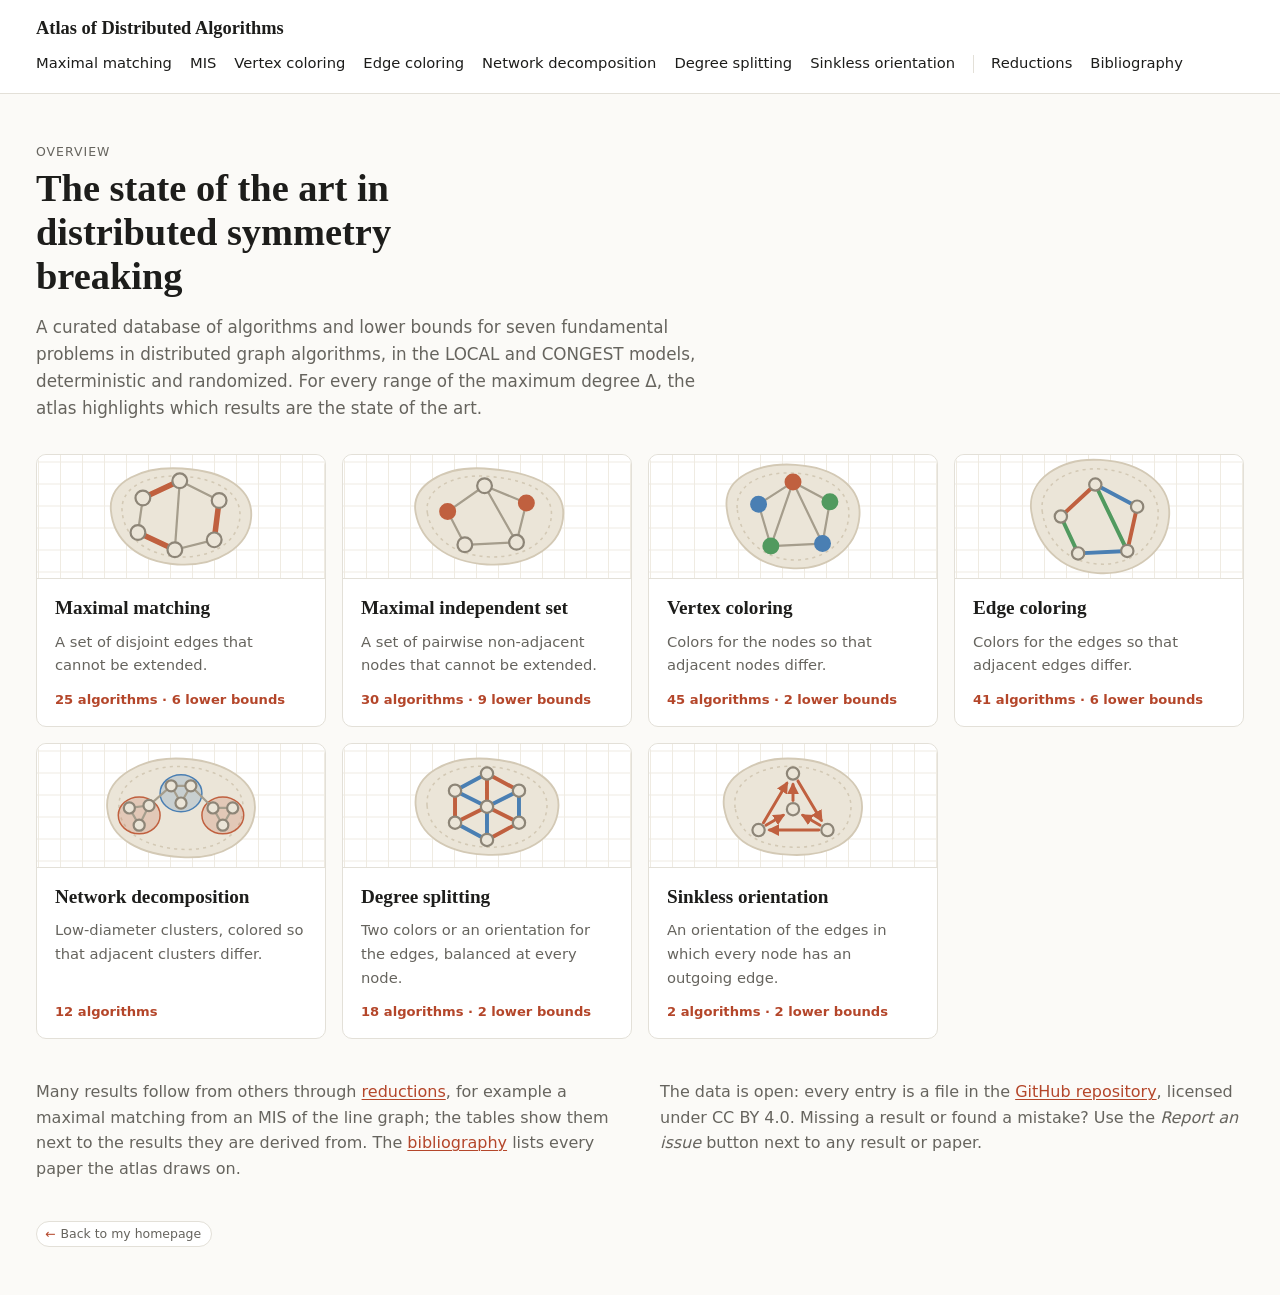
==== commit 750406fb: "Sinkless Orientation" ====
--- a/site/index.html
+++ b/site/index.html
@@ -4,7 +4,7 @@
   <meta charset="utf-8">
   <meta name="viewport" content="width=device-width, initial-scale=1">
   <title>Atlas of Distributed Algorithms</title>
-  <link rel="stylesheet" href="style.css?v=f7ba05409c">
+  <link rel="stylesheet" href="style.css?v=24e52ca0e5">
   <link rel="icon" href="favicon.svg?v=e57b830f71" type="image/svg+xml">
 </head>
 <body>
@@ -18,6 +18,7 @@
         <a href="edge-coloring.html">Edge coloring</a>
         <a href="network-decomposition.html">Network decomposition</a>
         <a href="degree-splitting.html">Degree splitting</a>
+        <a href="sinkless-orientation.html">Sinkless orientation</a>
         <a class="nav-secondary" href="reductions.html">Reductions</a>
         <a href="bibliography.html">Bibliography</a>
       </nav>
@@ -28,7 +29,7 @@
     <p class="eyebrow">Overview</p>
     <h1>The state of the art in distributed symmetry breaking</h1>
     <p class="lede">
-      A curated database of algorithms and lower bounds for six fundamental problems in distributed graph
+      A curated database of algorithms and lower bounds for seven fundamental problems in distributed graph
       algorithms, in the LOCAL and CONGEST models, deterministic and randomized. For every range of the
       maximum degree Δ, the atlas highlights which results are the state of the art.
     </p>
@@ -138,6 +139,30 @@
         <span class="card-desc">Two colors or an orientation for the edges, balanced at every node.</span>
         <span class="card-count" data-count="degree-splitting"></span>
       </a>
+      <a class="problem-card" href="sinkless-orientation.html">
+        <!-- Sinkless orientation: every node has an outgoing edge. -->
+        <svg class="card-map" viewBox="560 100 140 100" aria-hidden="true" focusable="false">
+          <defs>
+            <marker id="so-card-head" viewBox="0 0 10 10" refX="8" refY="5" markerWidth="4" markerHeight="4" orient="auto-start-reverse">
+              <path class="map-head" d="M0,0 L10,5 L0,10 z"/>
+            </marker>
+          </defs>
+          <path id="isl-so" class="map-land" d="M574 152 C570 126 600 110 632 112 C666 114 688 132 686 154 C684 180 658 192 626 190 C594 188 578 176 574 152 Z"/>
+          <use class="map-shore" href="#isl-so" transform="translate(630 151) scale(.84) translate(-630 -151)"/>
+          <g class="map-graph">
+            <line class="edge oriented" marker-end="url(#so-card-head)" x1="634" y1="130" x2="653" y2="162"/>
+            <line class="edge oriented" marker-end="url(#so-card-head)" x1="651" y1="170" x2="611" y2="170"/>
+            <line class="edge oriented" marker-end="url(#so-card-head)" x1="606" y1="164" x2="625" y2="132"/>
+            <line class="edge oriented" marker-end="url(#so-card-head)" x1="630" y1="146" x2="630" y2="133"/>
+            <line class="edge oriented" marker-end="url(#so-card-head)" x1="652" y1="166" x2="638" y2="158"/>
+            <line class="edge oriented" marker-end="url(#so-card-head)" x1="608" y1="166" x2="622" y2="158"/>
+            <circle class="node" cx="630" cy="124" r="5"/><circle class="node" cx="658" cy="170" r="5"/><circle class="node" cx="602" cy="170" r="5"/><circle class="node" cx="630" cy="153" r="5"/>
+          </g>
+        </svg>
+        <span class="card-title">Sinkless orientation</span>
+        <span class="card-desc">An orientation of the edges in which every node has an outgoing edge.</span>
+        <span class="card-count" data-count="sinkless-orientation"></span>
+      </a>
     </div>
 
     <div class="landing-more">
@@ -158,7 +183,7 @@
     </a>
   </main>
 
-  <script src="data.js?v=463b7c7e02"></script>
-  <script src="app.js?v=8050dddcce"></script>
+  <script src="data.js?v=3ddbb36b93"></script>
+  <script src="app.js?v=b59c71f9a1"></script>
 </body>
 </html>
--- a/site/style.css
+++ b/site/style.css
@@ -654,3 +654,9 @@
   content: ""; position: absolute; right: -9px; top: -4px;
   border-left: 10px solid var(--border); border-top: 6px solid transparent; border-bottom: 6px solid transparent;
 }
+
+/* Sinkless orientation illustration */
+.illustration .oriented-edges line { stroke: var(--node); stroke-width: 2; }
+.illustration .oriented-edges marker path, .illustration #so-head path { fill: var(--node); }
+.map-graph .edge.oriented { stroke: var(--map-c1); stroke-width: 2.4; }
+.card-map .map-head { fill: var(--map-c1); }
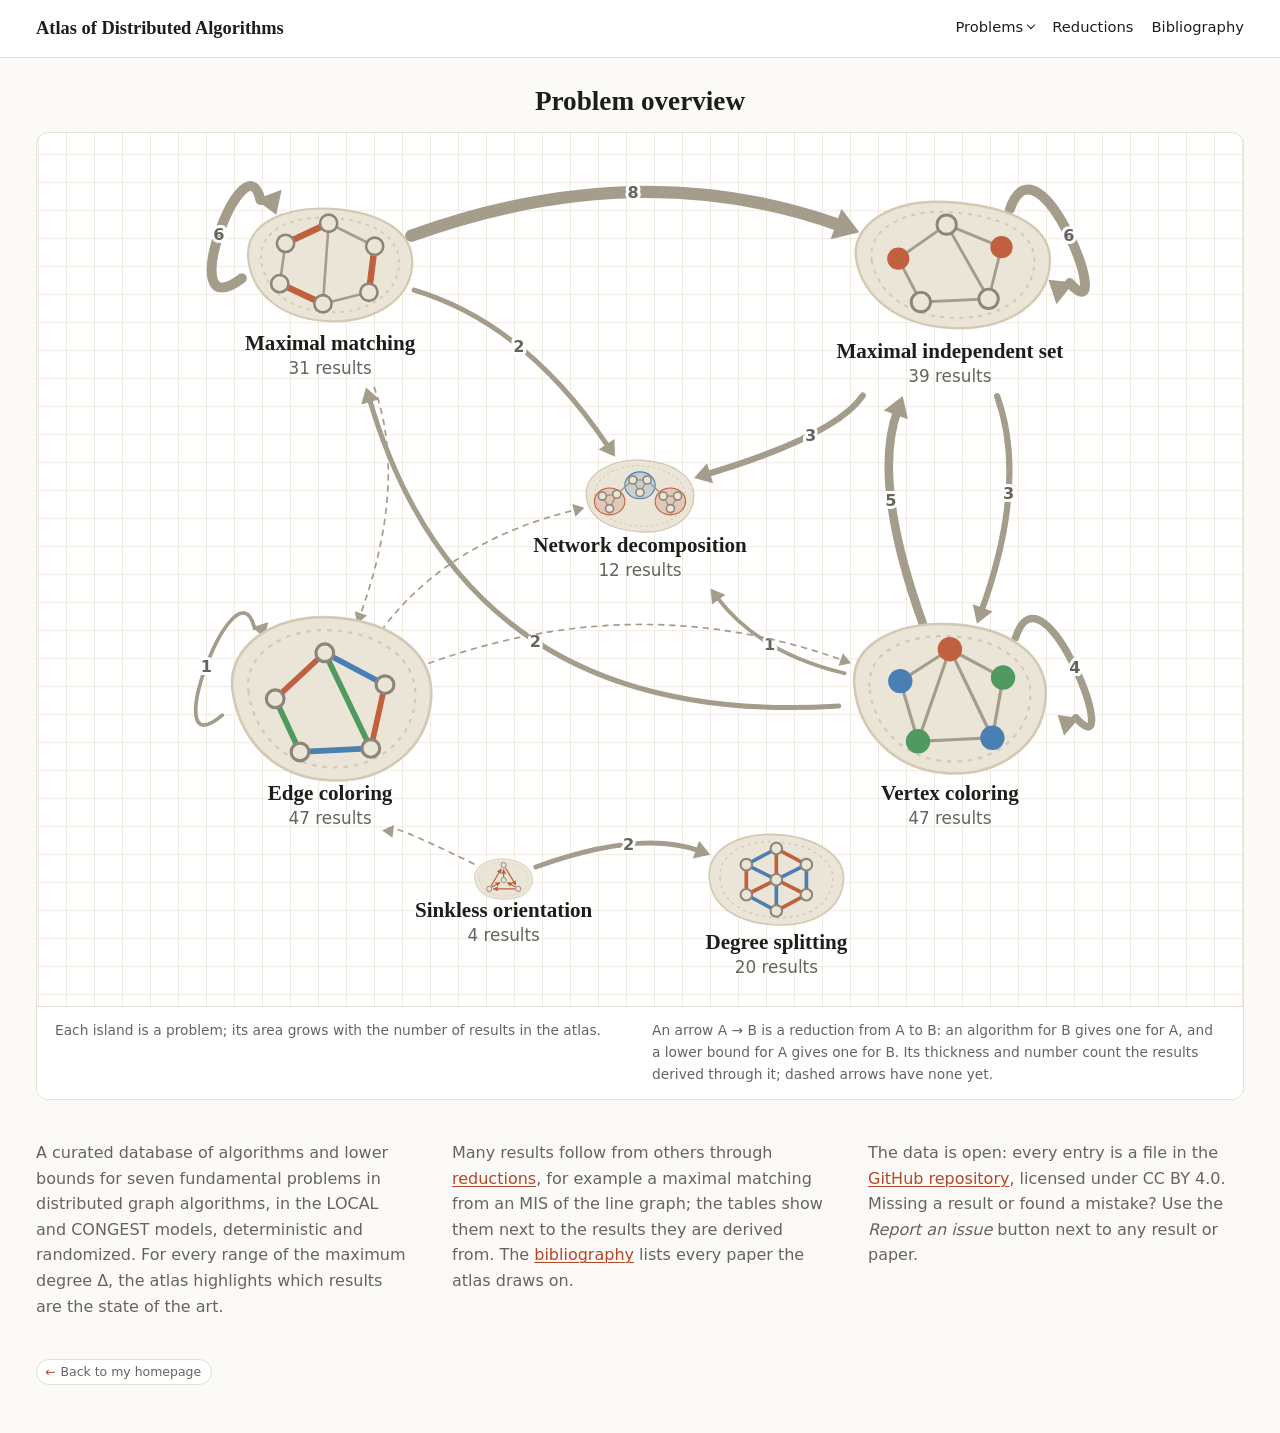
==== commit 21b7c7e4: "Improved problem selection page" ====
--- a/site/index.html
+++ b/site/index.html
@@ -4,37 +4,47 @@
   <meta charset="utf-8">
   <meta name="viewport" content="width=device-width, initial-scale=1">
   <title>Atlas of Distributed Algorithms</title>
-  <link rel="stylesheet" href="style.css?v=24e52ca0e5">
+  <link rel="stylesheet" href="style.css?v=cb7011c47b">
   <link rel="icon" href="favicon.svg?v=e57b830f71" type="image/svg+xml">
 </head>
 <body>
   <header class="site-header">
     <div class="wrap header-inner">
       <a class="brand" href="index.html">Atlas of Distributed Algorithms</a>
-      <nav class="problem-nav" aria-label="Problems">
-        <a href="maximal-matching.html">Maximal matching</a>
-        <a href="mis.html">MIS</a>
-        <a href="vertex-coloring.html">Vertex coloring</a>
-        <a href="edge-coloring.html">Edge coloring</a>
-        <a href="network-decomposition.html">Network decomposition</a>
-        <a href="degree-splitting.html">Degree splitting</a>
-        <a href="sinkless-orientation.html">Sinkless orientation</a>
-        <a class="nav-secondary" href="reductions.html">Reductions</a>
+      <nav class="site-nav" aria-label="Site">
+        <details class="nav-menu">
+          <summary>Problems</summary>
+          <div class="nav-menu-list">
+            <a href="maximal-matching.html">Maximal matching</a>
+            <a href="mis.html">MIS</a>
+            <a href="vertex-coloring.html">Vertex coloring</a>
+            <a href="edge-coloring.html">Edge coloring</a>
+            <a href="network-decomposition.html">Network decomposition</a>
+            <a href="degree-splitting.html">Degree splitting</a>
+            <a href="sinkless-orientation.html">Sinkless orientation</a>
+          </div>
+        </details>
+        <a href="reductions.html">Reductions</a>
         <a href="bibliography.html">Bibliography</a>
       </nav>
     </div>
   </header>
 
   <main class="wrap landing">
-    <p class="eyebrow">Overview</p>
-    <h1>The state of the art in distributed symmetry breaking</h1>
-    <p class="lede">
-      A curated database of algorithms and lower bounds for seven fundamental problems in distributed graph
-      algorithms, in the LOCAL and CONGEST models, deterministic and randomized. For every range of the
-      maximum degree Δ, the atlas highlights which results are the state of the art.
-    </p>
-
-    <div class="problem-cards">
+    <h1>Problem overview</h1>
+
+    <figure class="problem-graph">
+      <svg id="problem-graph" viewBox="0 0 960 690" aria-label="The problems in the atlas and the reductions between them"></svg>
+      <figcaption>
+        <span>Each island is a problem; its area grows with the number of results in the atlas.</span>
+        <span>An arrow A → B is a reduction from A to B: an algorithm for B gives one for A, and a lower bound
+        for A gives one for B. Its thickness and number count the results derived through it; dashed arrows
+        have none yet.</span>
+      </figcaption>
+    </figure>
+
+    <!-- Island art and descriptions for the problem graph above (drawn by app.js). -->
+    <template id="problem-islands">
       <a class="problem-card" href="maximal-matching.html">
         <!-- Maximal matching: the thick edges; every node is matched, so no edge can be added. -->
         <svg class="card-map" viewBox="145 105 140 100" aria-hidden="true" focusable="false">
@@ -163,9 +173,14 @@
         <span class="card-desc">An orientation of the edges in which every node has an outgoing edge.</span>
         <span class="card-count" data-count="sinkless-orientation"></span>
       </a>
-    </div>
+    </template>
 
     <div class="landing-more">
+      <p>
+        A curated database of algorithms and lower bounds for seven fundamental problems in distributed graph
+        algorithms, in the LOCAL and CONGEST models, deterministic and randomized. For every range of the
+        maximum degree Δ, the atlas highlights which results are the state of the art.
+      </p>
       <p>
         Many results follow from others through <a href="reductions.html">reductions</a>, for example a maximal
         matching from an MIS of the line graph; the tables show them next to the results they are derived from.
@@ -184,6 +199,6 @@
   </main>
 
   <script src="data.js?v=3ddbb36b93"></script>
-  <script src="app.js?v=b59c71f9a1"></script>
+  <script src="app.js?v=96422919da"></script>
 </body>
 </html>
--- a/site/style.css
+++ b/site/style.css
@@ -104,10 +104,32 @@
 .site-header { border-bottom: 1px solid var(--border); background: var(--surface); }
 .header-inner { display: flex; flex-wrap: wrap; align-items: center; justify-content: space-between; gap: 8px 24px; padding-top: 14px; padding-bottom: 14px; }
 .brand { font-family: var(--serif); font-size: 1.15rem; font-weight: 600; color: var(--text); text-decoration: none; }
-.problem-nav { display: flex; flex-wrap: wrap; gap: 4px 18px; font-size: 0.92rem; }
-.problem-nav a { color: var(--text); text-decoration: none; padding-bottom: 2px; border-bottom: 2px solid transparent; }
-.problem-nav a.active { border-bottom-color: var(--accent); font-weight: 600; }
-.problem-nav .soon { color: var(--muted); opacity: 0.7; cursor: default; }
+.site-nav { display: flex; flex-wrap: wrap; align-items: center; gap: 4px 18px; font-size: 0.92rem; }
+.site-nav > a, .nav-menu > summary {
+  color: var(--text); text-decoration: none; padding-bottom: 2px; border-bottom: 2px solid transparent;
+}
+.site-nav > a:hover, .nav-menu > summary:hover { color: var(--accent); }
+.site-nav > a.active, .nav-menu > summary.active { border-bottom-color: var(--accent); font-weight: 600; }
+/* "Problems" dropdown: a <details> element, so it works without JavaScript. */
+.nav-menu { position: relative; }
+.nav-menu > summary { list-style: none; cursor: pointer; display: inline-flex; align-items: center; gap: 5px; }
+.nav-menu > summary::-webkit-details-marker { display: none; }
+.nav-menu > summary::after {
+  content: ""; width: 5px; height: 5px; border-right: 1.5px solid currentColor; border-bottom: 1.5px solid currentColor;
+  transform: translateY(-2px) rotate(45deg); transition: transform 0.15s ease;
+}
+.nav-menu[open] > summary::after { transform: translateY(1px) rotate(-135deg); }
+.nav-menu > summary:focus-visible { outline: 2px solid var(--accent); outline-offset: 3px; border-radius: 2px; }
+.nav-menu-list {
+  position: absolute; z-index: 20; top: calc(100% + 8px); left: -12px; min-width: 14rem;
+  display: flex; flex-direction: column; padding: 6px;
+  background: var(--surface); border: 1px solid var(--border); border-radius: 10px;
+  box-shadow: 0 8px 24px rgba(0, 0, 0, 0.08);
+}
+.nav-menu-list a { color: var(--text); text-decoration: none; padding: 7px 10px; border-radius: 6px; white-space: nowrap; }
+.nav-menu-list a:hover, .nav-menu-list a:focus-visible { background: var(--row-hover); color: var(--accent); outline: none; }
+.nav-menu-list a.active { color: var(--accent); font-weight: 600; background: var(--accent-soft); }
+@media (prefers-reduced-motion: reduce) { .nav-menu > summary::after { transition: none; } }
 
 /* Problem section */
 .problem {
@@ -139,10 +161,6 @@
 
 /* Bibliography */
 /* Separator before the secondary links, drawn outside the link so the active underline stays under the text. */
-.problem-nav .nav-secondary { position: relative; margin-left: 18px; }
-.problem-nav .nav-secondary::before {
-  content: ""; position: absolute; left: -18px; top: 15%; bottom: 15%; border-left: 1px solid var(--border);
-}
 .bibliography { padding-top: 48px; padding-bottom: 64px; }
 .bib-head { display: flex; align-items: flex-end; justify-content: space-between; gap: 16px; flex-wrap: wrap; margin-bottom: 8px; }
 .bib-head .lede { margin-bottom: 0; }
@@ -197,12 +215,10 @@
   .bib-result { grid-template-columns: minmax(0, 1fr) auto; }
   .bib-result-kind, .bib-result-runtime, .bib-result-meta { grid-column: 1 / -1; }
   .bib-result-model { grid-row: 2; grid-column: 2; }
-  .problem-nav .nav-secondary { margin-left: 0; }
-  .problem-nav .nav-secondary::before { display: none; }
 }
 
 /* Landing page */
-.landing { padding-top: 48px; padding-bottom: 48px; }
+.landing { padding-top: 28px; padding-bottom: 48px; }
 /* Small pill at the very end of the landing page. */
 .home-link {
   margin-top: 40px;
@@ -215,7 +231,7 @@
 .home-link:hover .home-arrow { transform: translateX(-3px); }
 .home-link:focus-visible { outline: 2px solid var(--accent); outline-offset: 2px; }
 @media (prefers-reduced-motion: reduce) { .home-arrow { transition: none; } }
-.landing h1 { max-width: 22ch; }
+.landing h1 { font-size: 1.7rem; margin-bottom: 14px; text-align: center; }
 .lede { max-width: 62ch; color: var(--muted); font-size: 1.05rem; margin: 0 0 32px; }
 .problem-cards { display: grid; grid-template-columns: repeat(auto-fill, minmax(240px, 1fr)); gap: 16px; }
 .problem-card {
@@ -240,8 +256,45 @@
                     linear-gradient(to bottom, var(--map-line) 1px, transparent 1px);
   background-size: 22px 22px; background-position: center;
 }
-.card-map .map-land { fill: var(--map-land); stroke: var(--map-coast); stroke-width: 1.5; transition: stroke 0.15s ease; }
-.card-map .map-shore { fill: none; stroke: var(--map-coast); stroke-width: 1; stroke-dasharray: 3 4; }
+.card-map .map-land, .pg-island .map-land { fill: var(--map-land); stroke: var(--map-coast); stroke-width: 1.5; transition: stroke 0.15s ease; }
+.card-map .map-shore, .pg-island .map-shore { fill: none; stroke: var(--map-coast); stroke-width: 1; stroke-dasharray: 3 4; }
+.pg-island .map-head { fill: var(--map-c1); }
+
+/* Landing page: the problems as islands, sized by their number of results, with the reductions between them. */
+.problem-graph {
+  margin: 0; border: 1px solid var(--border); border-radius: 12px; overflow: hidden;
+  background-color: var(--surface);
+  background-image: linear-gradient(to right, var(--map-line) 1px, transparent 1px),
+                    linear-gradient(to bottom, var(--map-line) 1px, transparent 1px);
+  background-size: 28px 28px; background-position: center;
+}
+.problem-graph > svg { display: block; width: 100%; height: auto; padding: 8px 8px 0; }
+.problem-graph figcaption {
+  display: flex; flex-wrap: wrap; gap: 4px 24px; padding: 12px 18px 14px;
+  border-top: 1px solid var(--border); background: var(--surface); color: var(--muted); font-size: 0.86rem;
+}
+.problem-graph figcaption span { flex: 1 1 280px; }
+.pg-node { cursor: pointer; }
+.pg-node:focus { outline: none; }
+.pg-node:hover .map-land, .pg-node:focus-visible .map-land { stroke: var(--accent); stroke-width: 2.5; }
+.pg-name { fill: var(--text); font-family: var(--serif); font-weight: 600; }
+.pg-total { fill: var(--muted); font-family: var(--sans); }
+.pg-node:hover .pg-name, .pg-node:focus-visible .pg-name { fill: var(--accent); }
+.pg-arrow .shaft { fill: none; stroke: var(--map-edge); stroke-linecap: round; }
+.pg-arrow .head { fill: var(--map-edge); }
+.pg-arrow.is-empty .shaft { stroke-dasharray: 4 5; }
+.pg-arrow .hit { fill: none; stroke: transparent; stroke-width: 16; }
+.pg-count {
+  fill: var(--muted); font: 600 13px var(--sans);
+  paint-order: stroke; stroke: var(--surface); stroke-width: 5px; stroke-linejoin: round;
+}
+.pg-arrow:hover .shaft, .pg-arrow:focus-visible .shaft, .pg-arrow.is-on .shaft { stroke: var(--accent); }
+.pg-arrow:hover .head, .pg-arrow:focus-visible .head, .pg-arrow.is-on .head { fill: var(--accent); }
+.pg-arrow:hover .pg-count, .pg-arrow.is-on .pg-count { fill: var(--accent); }
+.pg-arrow:focus { outline: none; }
+.pg-arrow, .pg-node { transition: opacity 0.15s ease; }
+#problem-graph.is-focused .pg-arrow:not(.is-on), #problem-graph.is-focused .pg-node:not(.is-on) { opacity: 0.25; }
+@media (prefers-reduced-motion: reduce) { .pg-arrow, .pg-node { transition: none; } }
 a.problem-card:hover .card-map .map-land { stroke: var(--accent); }
 .map-graph .edge { fill: none; stroke: var(--map-edge); stroke-width: 1.8; stroke-linecap: round; stroke-linejoin: round; }
 .map-graph .edge.matched { stroke: var(--map-c1); stroke-width: 4.5; }
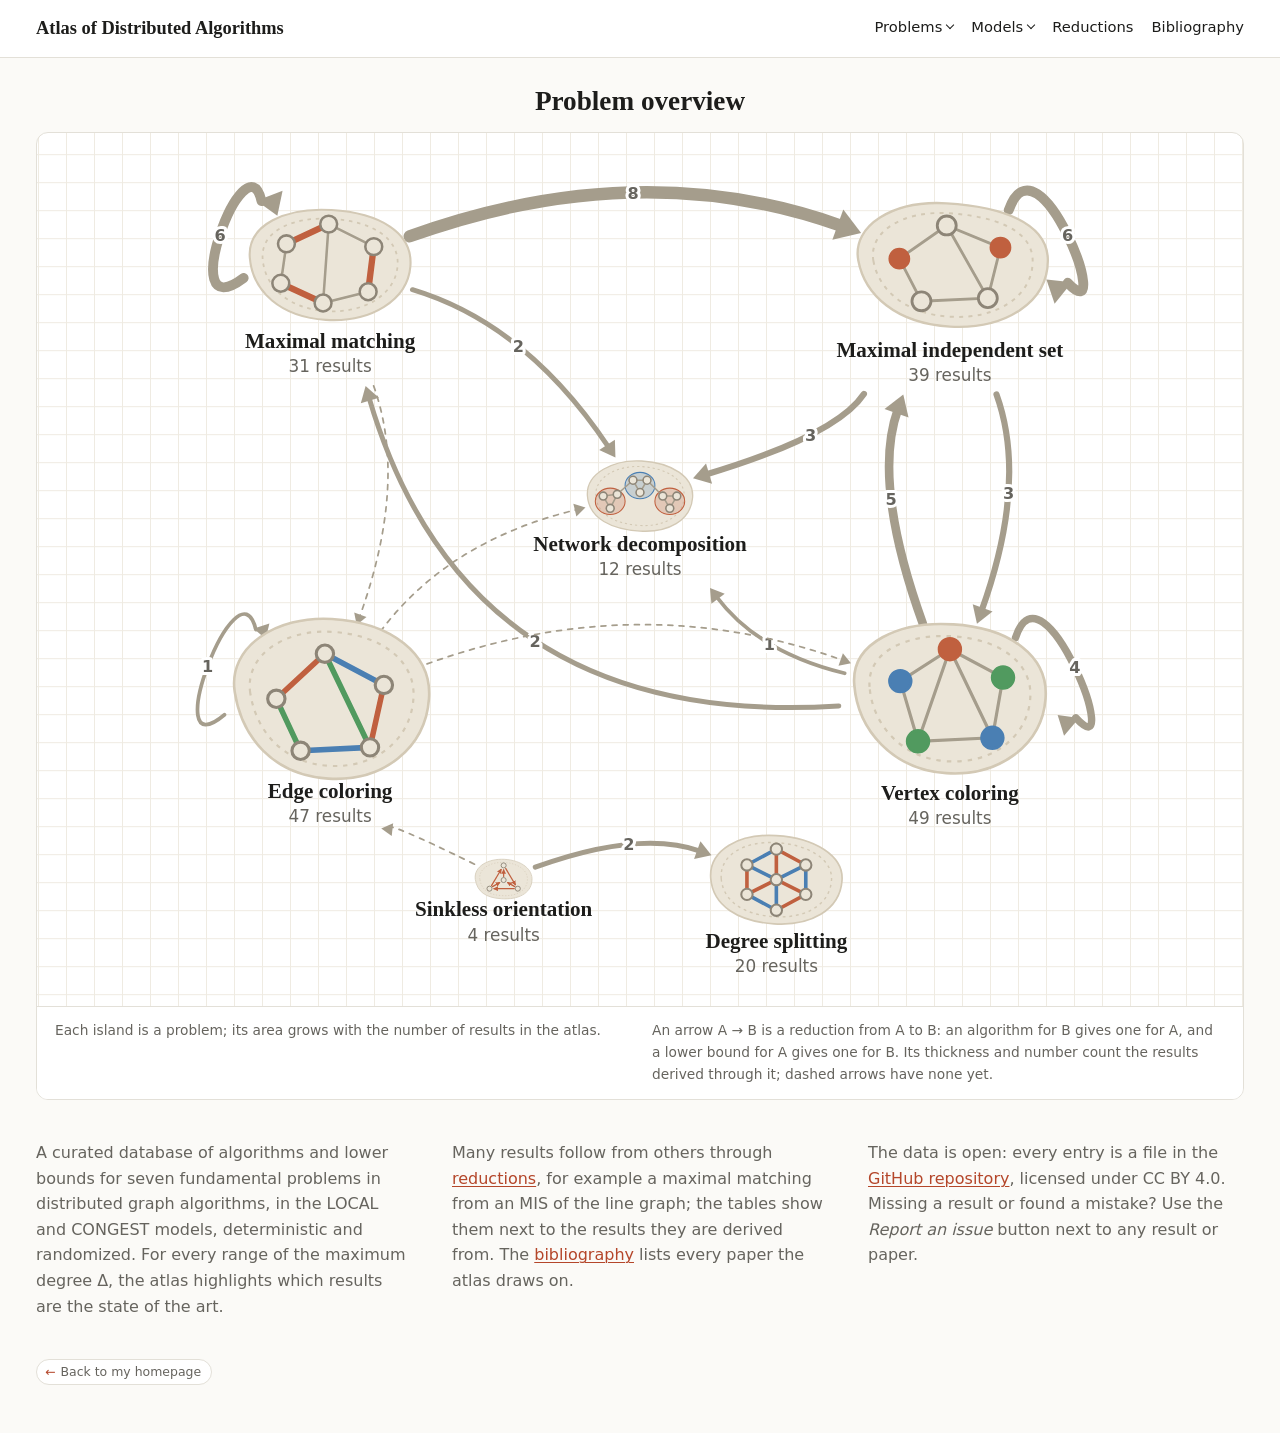
==== commit f9fb7261: "LOCAL and CONGEST model pages" ====
--- a/site/index.html
+++ b/site/index.html
@@ -4,7 +4,7 @@
   <meta charset="utf-8">
   <meta name="viewport" content="width=device-width, initial-scale=1">
   <title>Atlas of Distributed Algorithms</title>
-  <link rel="stylesheet" href="style.css?v=cb7011c47b">
+  <link rel="stylesheet" href="style.css?v=11bdb4d513">
   <link rel="icon" href="favicon.svg?v=e57b830f71" type="image/svg+xml">
 </head>
 <body>
@@ -24,6 +24,13 @@
             <a href="sinkless-orientation.html">Sinkless orientation</a>
           </div>
         </details>
+        <details class="nav-menu">
+          <summary>Models</summary>
+          <div class="nav-menu-list">
+            <a href="local.html">LOCAL</a>
+            <a href="congest.html">CONGEST</a>
+          </div>
+        </details>
         <a href="reductions.html">Reductions</a>
         <a href="bibliography.html">Bibliography</a>
       </nav>
@@ -198,7 +205,7 @@
     </a>
   </main>
 
-  <script src="data.js?v=3ddbb36b93"></script>
-  <script src="app.js?v=96422919da"></script>
+  <script src="data.js?v=4bce79a8fd"></script>
+  <script src="app.js?v=7fc04e0547"></script>
 </body>
 </html>
--- a/site/style.css
+++ b/site/style.css
@@ -40,6 +40,21 @@
   --map-c1: #c0603f;
   --map-c2: #4a7fb3;
   --map-c3: #519a5f;
+  /* State of the art over time: algorithm lines and the ruled-out region. */
+  --evo-det: #2f6aa3;
+  --evo-rand: #8a4fb0;
+  --evo-ruled: #c8392b;
+  /* LOCAL overview: classes of the gap between the best upper and lower bound. */
+  --gap-tight-bg: #dcefd9;
+  --gap-tight-text: #255f2f;
+  --gap-almost-bg: #d5ecea;
+  --gap-almost-text: #1f5c57;
+  --gap-poly-bg: #fbebc4;
+  --gap-poly-text: #7a4f00;
+  --gap-exp-bg: #f8dcd7;
+  --gap-exp-text: #962015;
+  --gap-none-bg: #ecebe6;
+  --gap-none-text: #5e5c56;
 }
 
 @media (prefers-color-scheme: dark) {
@@ -82,6 +97,19 @@
     --map-c1: #c96d50;
     --map-c2: #5b8fc2;
     --map-c3: #62a873;
+    --evo-det: #6aa6e0;
+    --evo-rand: #c39be0;
+    --evo-ruled: #ef6b5c;
+    --gap-tight-bg: #1c3320;
+    --gap-tight-text: #92d39e;
+    --gap-almost-bg: #183230;
+    --gap-almost-text: #85cfc7;
+    --gap-poly-bg: #3a2d10;
+    --gap-poly-text: #f0c76c;
+    --gap-exp-bg: #3d1a17;
+    --gap-exp-text: #f4a198;
+    --gap-none-bg: #2a2925;
+    --gap-none-text: #a19f97;
   }
 }
 
@@ -170,7 +198,24 @@
 }
 .toggle-all:hover { border-color: var(--accent); }
 .toggle-all:focus-visible { outline: 2px solid var(--accent); outline-offset: 2px; }
+.toggle-all:disabled { opacity: 0.5; cursor: default; border-color: var(--border); }
+.bib-entry[hidden] { display: none; }
+.bib-tools { display: flex; align-items: center; gap: 10px; flex-wrap: wrap; }
+.bib-search {
+  font: inherit; font-size: 0.9rem; color: var(--text); background: var(--surface);
+  border: 1px solid var(--border); border-radius: 8px; padding: 6px 12px; width: 19rem; max-width: 100%;
+}
+.bib-search::placeholder { color: var(--muted); }
+.bib-search:hover { border-color: var(--accent); }
+.bib-search:focus-visible { outline: 2px solid var(--accent); outline-offset: 2px; }
+.bib-search-status { margin: 16px 0 0; font-size: 0.9rem; color: var(--muted); }
+.bib-search-status:empty { display: none; }
 .bib-list { list-style: none; margin: 24px 0 0; padding: 0; }
+.bib-search-status:not(:empty) + .bib-list { margin-top: 12px; }
+@media (max-width: 720px) {
+  .bib-tools { width: 100%; }
+  .bib-search { flex: 1 1 12rem; width: auto; }
+}
 .bib-entry {
   display: grid; grid-template-columns: 9.5rem minmax(0, 1fr); gap: 4px 20px;
   padding: 18px 0; border-top: 1px solid var(--border); scroll-margin-top: 16px;
@@ -318,7 +363,7 @@
 h2 { font-family: var(--serif); font-weight: 600; font-size: 1.6rem; margin: 0; }
 .count { margin: 0; color: var(--muted); font-size: 0.9rem; }
 /* Algorithms / Lower bounds: the two tables of a problem page, in place of a heading */
-.bound-tabs { display: flex; gap: 28px; }
+.bound-tabs { display: flex; flex-wrap: wrap; gap: 4px 28px; }
 .bound-tabs button {
   font: 600 1.6rem var(--serif); color: var(--muted); background: none; border: 0; padding: 0 0 6px;
   border-bottom: 2px solid transparent; cursor: pointer;
@@ -713,3 +758,120 @@
 .illustration .oriented-edges marker path, .illustration #so-head path { fill: var(--node); }
 .map-graph .edge.oriented { stroke: var(--map-c1); stroke-width: 2.4; }
 .card-map .map-head { fill: var(--map-c1); }
+
+/* State of the art over time (a step chart in the third tab of the results) */
+.evolution { padding-top: 20px; }
+.evo-controls { display: flex; flex-wrap: wrap; align-items: center; gap: 10px 28px; margin-bottom: 14px; }
+.evo-control { display: inline-flex; align-items: center; gap: 10px; }
+.evo-legend { display: flex; flex-wrap: wrap; gap: 6px 22px; list-style: none; margin: 0 0 10px; padding: 0; font-size: 0.88rem; color: var(--muted); }
+.evo-legend li { display: inline-flex; align-items: center; gap: 8px; }
+.evo-key { display: inline-block; flex: none; width: 22px; height: 12px; border-radius: 2px; vertical-align: middle; }
+.evo-key-ub-det { height: 0; border-top: 2px solid var(--evo-det); border-radius: 0; }
+.evo-key-ub-rand { height: 0; border-top: 2px dashed var(--evo-rand); border-radius: 0; }
+.evo-key-lb-rand { background: color-mix(in srgb, var(--evo-ruled) 42%, var(--surface)); }
+.evo-key-lb-det { background: color-mix(in srgb, var(--evo-ruled) 16%, var(--surface)); }
+.evo-scroll { overflow-x: auto; background: var(--surface); border: 1px solid var(--border); border-radius: 10px; padding: 14px 8px 6px 8px; }
+.evo-plot { position: relative; min-width: 600px; }
+.evo-svg { display: block; overflow: visible; touch-action: pan-y; }
+.evo-ylabel { position: absolute; left: 0; transform: translateY(-50%); text-align: right; white-space: nowrap; font-size: 0.86rem; color: var(--muted); line-height: 1; }
+.evo-grid { stroke: var(--border); stroke-width: 1; }
+.evo-tick { stroke: var(--edge); stroke-width: 1; }
+.evo-xlabel { fill: var(--muted); font: 12px var(--sans); text-anchor: middle; }
+.evo-area.evo-lb-det { fill: color-mix(in srgb, var(--evo-ruled) 16%, transparent); }
+.evo-area.evo-lb-rand { fill: color-mix(in srgb, var(--evo-ruled) 30%, transparent); }
+.evo-edge { fill: none; stroke: var(--evo-ruled); stroke-width: 1.5; }
+.evo-edge.evo-lb-det { stroke-dasharray: 4 3; }
+.evo-line { fill: none; stroke-width: 2; stroke-linejoin: round; }
+.evo-line.evo-ub-det { stroke: var(--evo-det); }
+.evo-line.evo-ub-rand { stroke: var(--evo-rand); stroke-dasharray: 6 4; }
+.evo-dot { stroke: var(--surface); stroke-width: 2; }
+.evo-dot.evo-ub-det { fill: var(--evo-det); }
+.evo-dot.evo-ub-rand { fill: var(--evo-rand); }
+.evo-dot.evo-lb-det, .evo-dot.evo-lb-rand { fill: var(--evo-ruled); }
+.evo-dotlabel { fill: var(--muted); font: 11px var(--sans); paint-order: stroke; stroke: var(--surface); stroke-width: 3px; stroke-linejoin: round; }
+.evo-endlabel { fill: var(--text); font: 12px var(--sans); }
+.evo-cross { stroke: var(--muted); stroke-width: 1; stroke-dasharray: 2 3; pointer-events: none; }
+.evo-tooltip {
+  position: absolute; z-index: 5; pointer-events: none; max-width: min(460px, 90%);
+  background: var(--surface); border: 1px solid var(--border); border-radius: 8px;
+  box-shadow: 0 6px 18px rgba(0, 0, 0, 0.1); padding: 8px 10px; font-size: 0.84rem;
+}
+.evo-tip-year { font-weight: 600; margin-bottom: 4px; }
+.evo-tooltip table { border-collapse: collapse; }
+.evo-tooltip th, .evo-tooltip td { padding: 2px 8px 2px 0; text-align: left; vertical-align: middle; font-weight: 400; white-space: nowrap; }
+.evo-tooltip th { color: var(--muted); }
+.evo-tooltip th .evo-key { width: 14px; margin-right: 6px; }
+.evo-tooltip tr.is-new td, .evo-tooltip tr.is-new th { font-weight: 600; color: var(--text); }
+.evo-src, .evo-none { color: var(--muted); }
+.evo-note { margin: 10px 0 0; max-width: 90ch; color: var(--muted); font-size: 0.86rem; }
+
+/* LOCAL overview */
+.problem-wide { grid-template-columns: minmax(0, 1fr); padding-bottom: 8px; }
+.problem-wide .problem-text p { max-width: 80ch; }
+.overview-toolbar { display: flex; flex-wrap: wrap; align-items: center; gap: 8px; margin: 0 0 12px; padding-top: 24px; border-top: 1px solid var(--border); }
+.regime-toggle .filter-value { margin-left: 2px; }
+.gap-legend { display: flex; flex-wrap: wrap; gap: 6px 20px; list-style: none; margin: 0 0 14px; padding: 0; font-size: 0.84rem; color: var(--muted); }
+.gap-chip {
+  display: inline-block; font-size: 0.76rem; font-weight: 600; padding: 2px 9px; border-radius: 999px;
+  white-space: nowrap; background: var(--gap-none-bg); color: var(--gap-none-text);
+}
+.gap-chip.gap-tight { background: var(--gap-tight-bg); color: var(--gap-tight-text); }
+.gap-chip.gap-almost { background: var(--gap-almost-bg); color: var(--gap-almost-text); }
+.gap-chip.gap-poly { background: var(--gap-poly-bg); color: var(--gap-poly-text); }
+.gap-chip.gap-exp { background: var(--gap-exp-bg); color: var(--gap-exp-text); }
+.overview-table { min-width: 1120px; }
+.overview-table th.ov-group { text-align: center; color: var(--text); }
+.overview-table .ov-first { border-left: 1px solid var(--border); }
+.overview-table td { vertical-align: middle; }
+.overview-table .col-problem { font-weight: 600; min-width: 13rem; }
+.overview-table .col-problem a { color: var(--text); text-decoration: none; }
+.overview-table .col-problem a:hover { color: var(--accent); text-decoration: underline; }
+.overview-table .col-problem .sub { font-weight: 400; }
+.overview-table .col-lower, .overview-table .col-upper { font-size: 1rem; min-width: 11rem; }
+/* The gap between a lower and an upper bound: both cells take its color, the lower one with a bar in front. */
+.overview-table td.gap-tight { background: var(--gap-tight-bg); }
+.overview-table td.gap-almost { background: var(--gap-almost-bg); }
+.overview-table td.gap-poly { background: var(--gap-poly-bg); }
+.overview-table td.gap-exp { background: var(--gap-exp-bg); }
+.overview-table td.gap-none { background: var(--gap-none-bg); }
+.overview-table td.col-lower.gap-tight { box-shadow: inset 4px 0 0 var(--gap-tight-text); }
+.overview-table td.col-lower.gap-almost { box-shadow: inset 4px 0 0 var(--gap-almost-text); }
+.overview-table td.col-lower.gap-poly { box-shadow: inset 4px 0 0 var(--gap-poly-text); }
+.overview-table td.col-lower.gap-exp { box-shadow: inset 4px 0 0 var(--gap-exp-text); }
+.overview-table td.col-lower.gap-none { box-shadow: inset 4px 0 0 var(--gap-none-text); }
+.gap-legend-title { font-size: 0.75rem; text-transform: uppercase; letter-spacing: 0.06em; align-self: center; }
+.ov-source { margin-top: 4px; font-size: 0.8rem; color: var(--muted); line-height: 1.6; }
+.ov-source a:not(.chip) { font-weight: 600; }
+.ov-source .chip { display: table; margin-top: 3px; font-size: 0.72rem; padding: 1px 7px; white-space: nowrap; }
+.ov-more { border-bottom: 1px dotted var(--muted); cursor: help; }
+.ov-at { display: block; }
+.muted { color: var(--muted); }
+
+.regime-dialog {
+  width: min(520px, calc(100vw - 32px)); padding: 20px 22px 22px; border: 1px solid var(--border); border-radius: 12px;
+  background: var(--surface); color: var(--text); box-shadow: 0 18px 48px rgba(0, 0, 0, 0.18);
+}
+.regime-dialog::backdrop { background: rgba(20, 20, 18, 0.45); }
+.regime-dialog-head { display: flex; align-items: center; justify-content: space-between; gap: 12px; }
+.regime-dialog h2 { font-size: 1.3rem; }
+.regime-close {
+  font-size: 1.5rem; line-height: 1; color: var(--muted); background: none; border: 0; padding: 2px 6px; cursor: pointer; border-radius: 6px;
+}
+.regime-close:hover { color: var(--text); }
+.regime-close:focus-visible, .regime-option:focus-visible { outline: 2px solid var(--accent); outline-offset: 2px; }
+.regime-dialog-intro { margin: 8px 0 14px; color: var(--muted); font-size: 0.9rem; }
+.regime-options { display: grid; gap: 6px; }
+.regime-option {
+  display: grid; grid-template-columns: 11rem 1fr; gap: 2px 12px; align-items: baseline; text-align: left;
+  font: inherit; color: inherit; background: var(--surface); border: 1px solid var(--border); border-radius: 8px;
+  padding: 9px 12px; cursor: pointer;
+}
+.regime-option:hover { border-color: var(--accent); }
+.regime-option[aria-pressed="true"] { border-color: var(--accent); background: var(--accent-soft); }
+.regime-option-latex { grid-row: span 2; font-size: 1rem; }
+.regime-option-title { font-weight: 600; font-size: 0.92rem; }
+.regime-option-text { color: var(--muted); font-size: 0.82rem; }
+@media (max-width: 560px) {
+  .regime-option { grid-template-columns: 1fr; }
+  .regime-option-latex { grid-row: auto; }
+}
